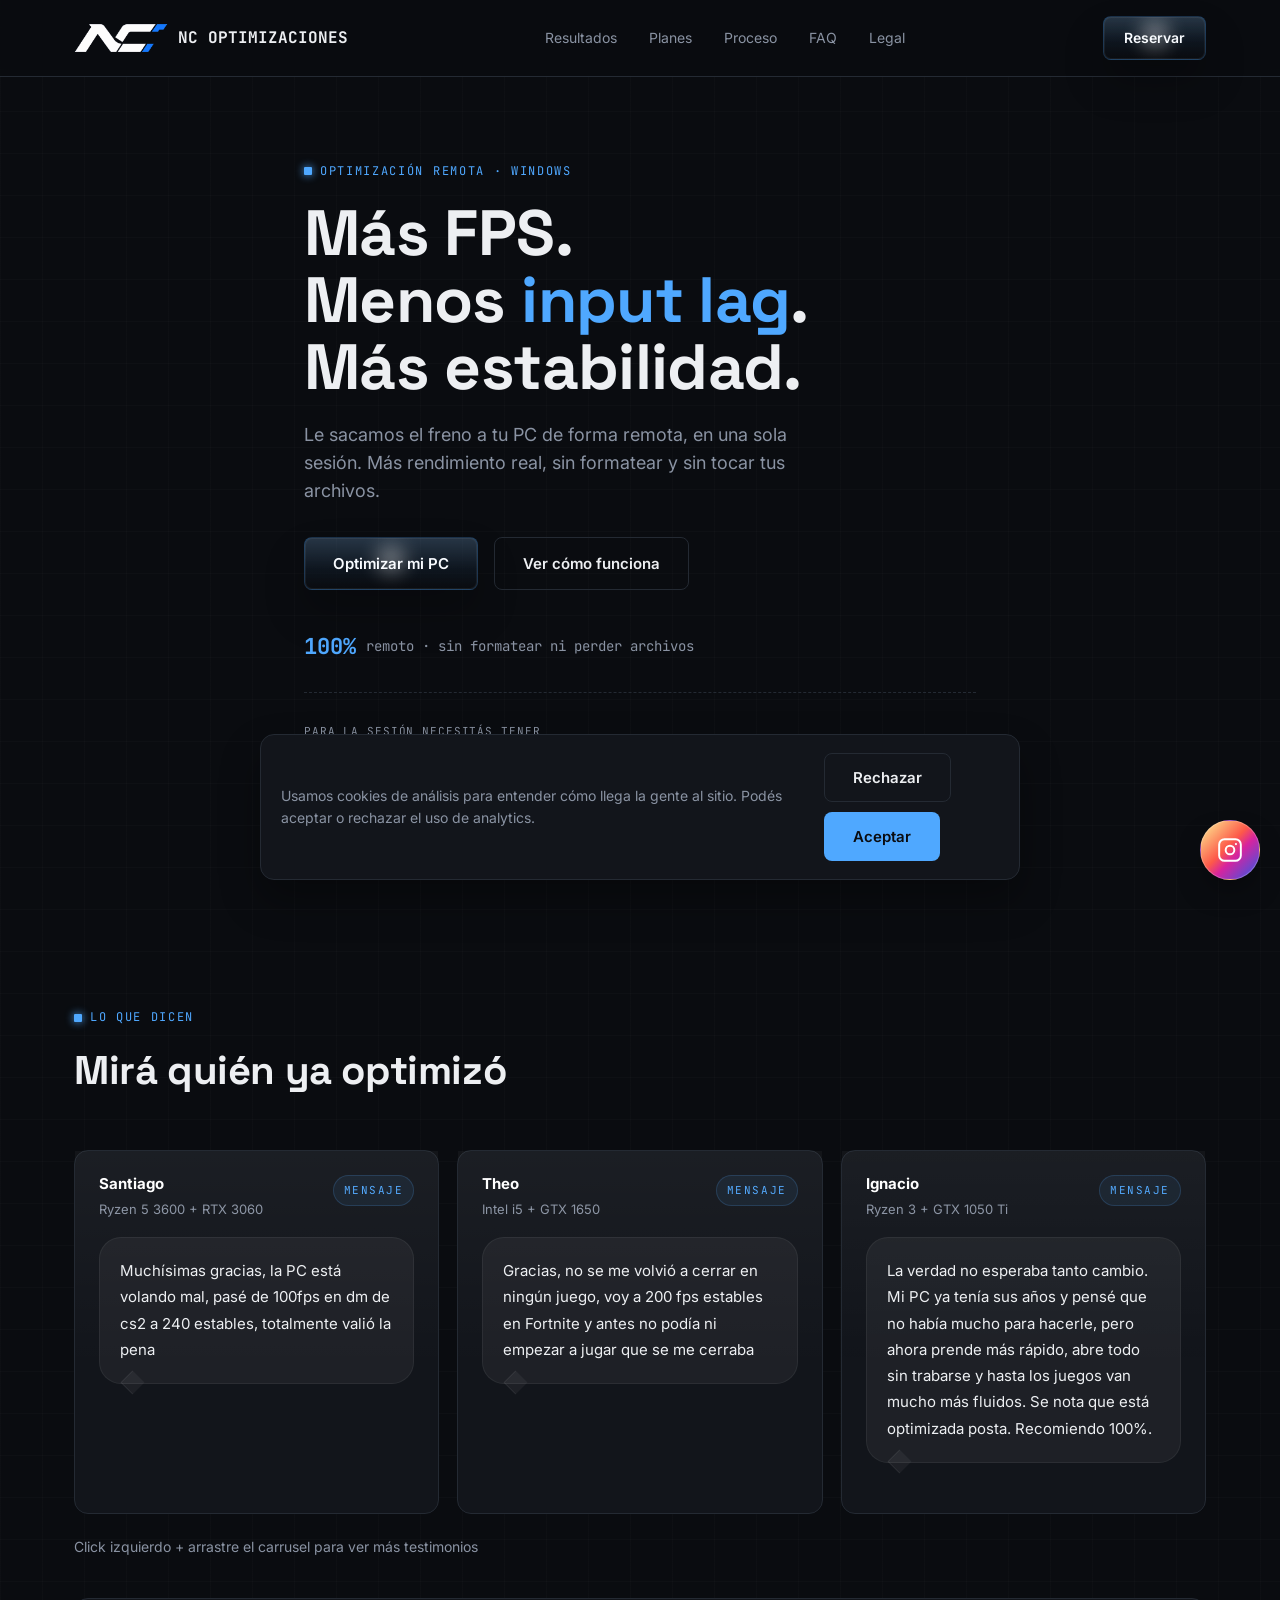
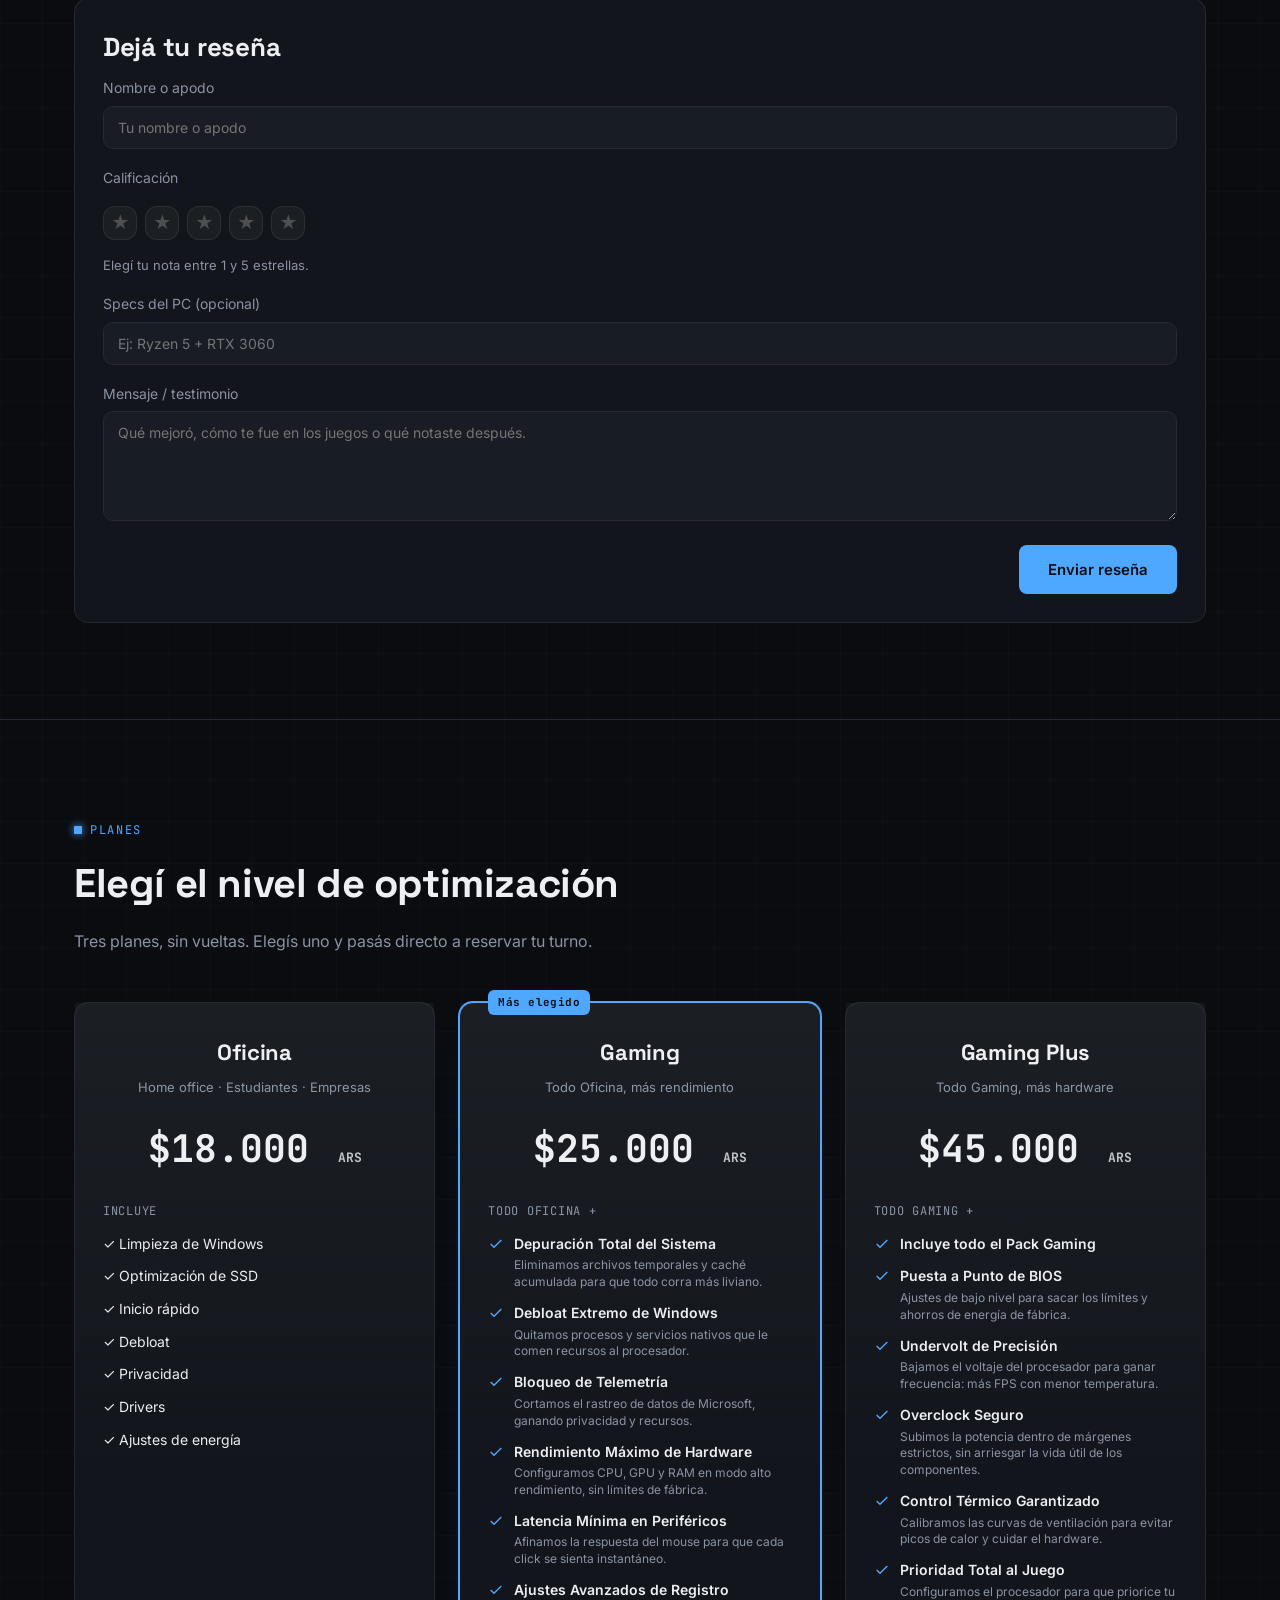
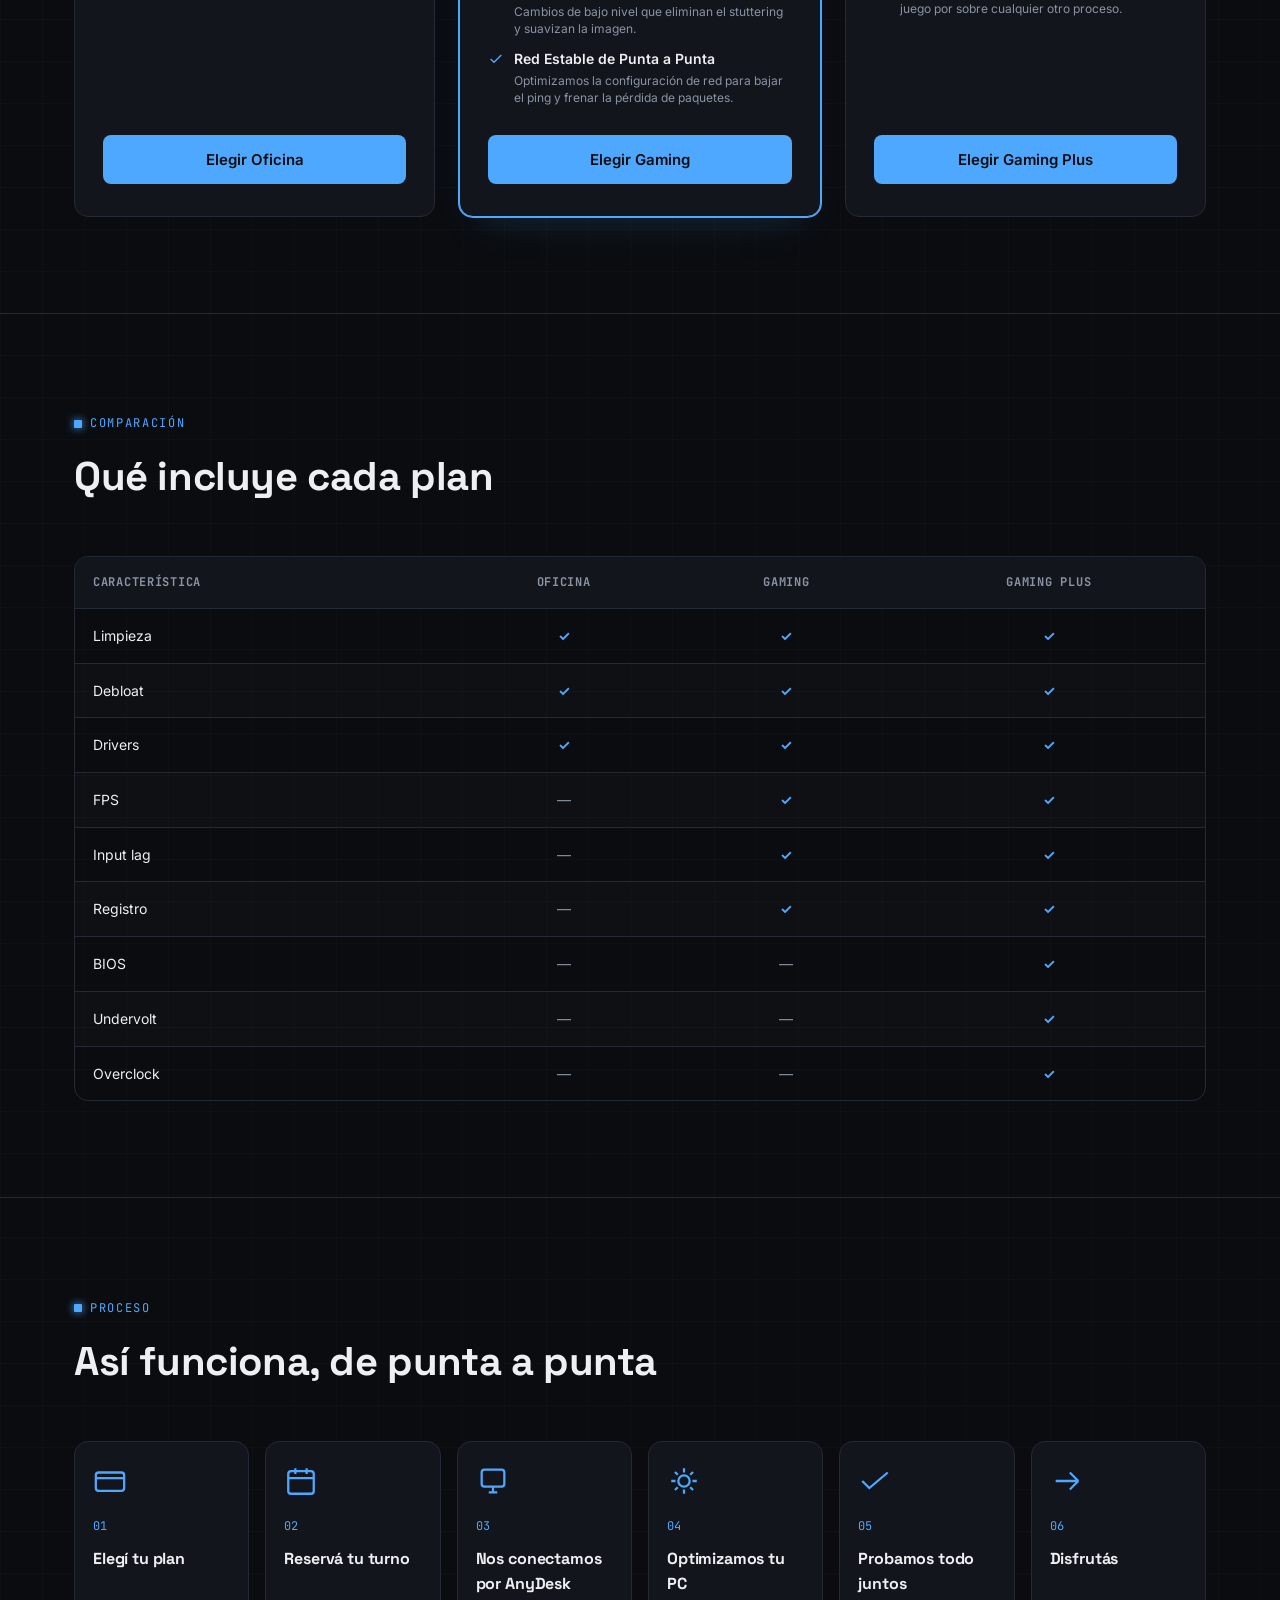
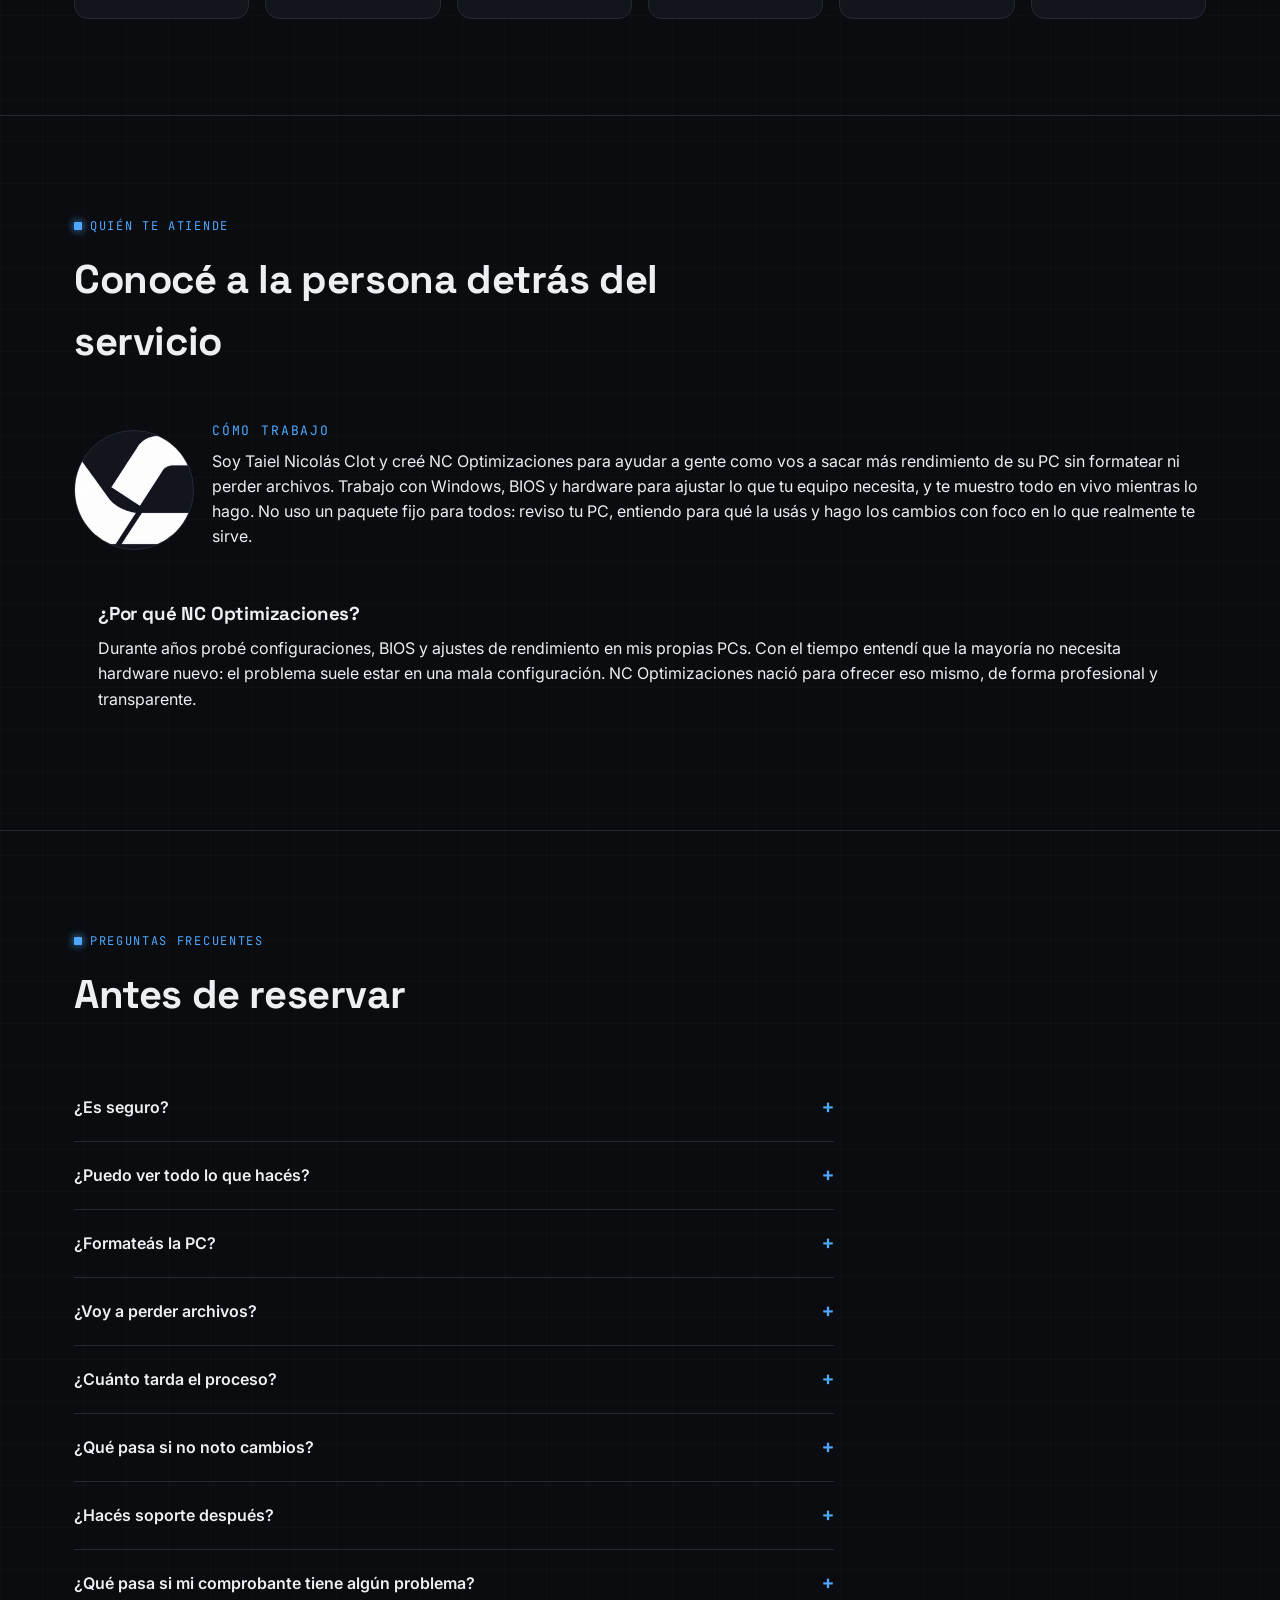
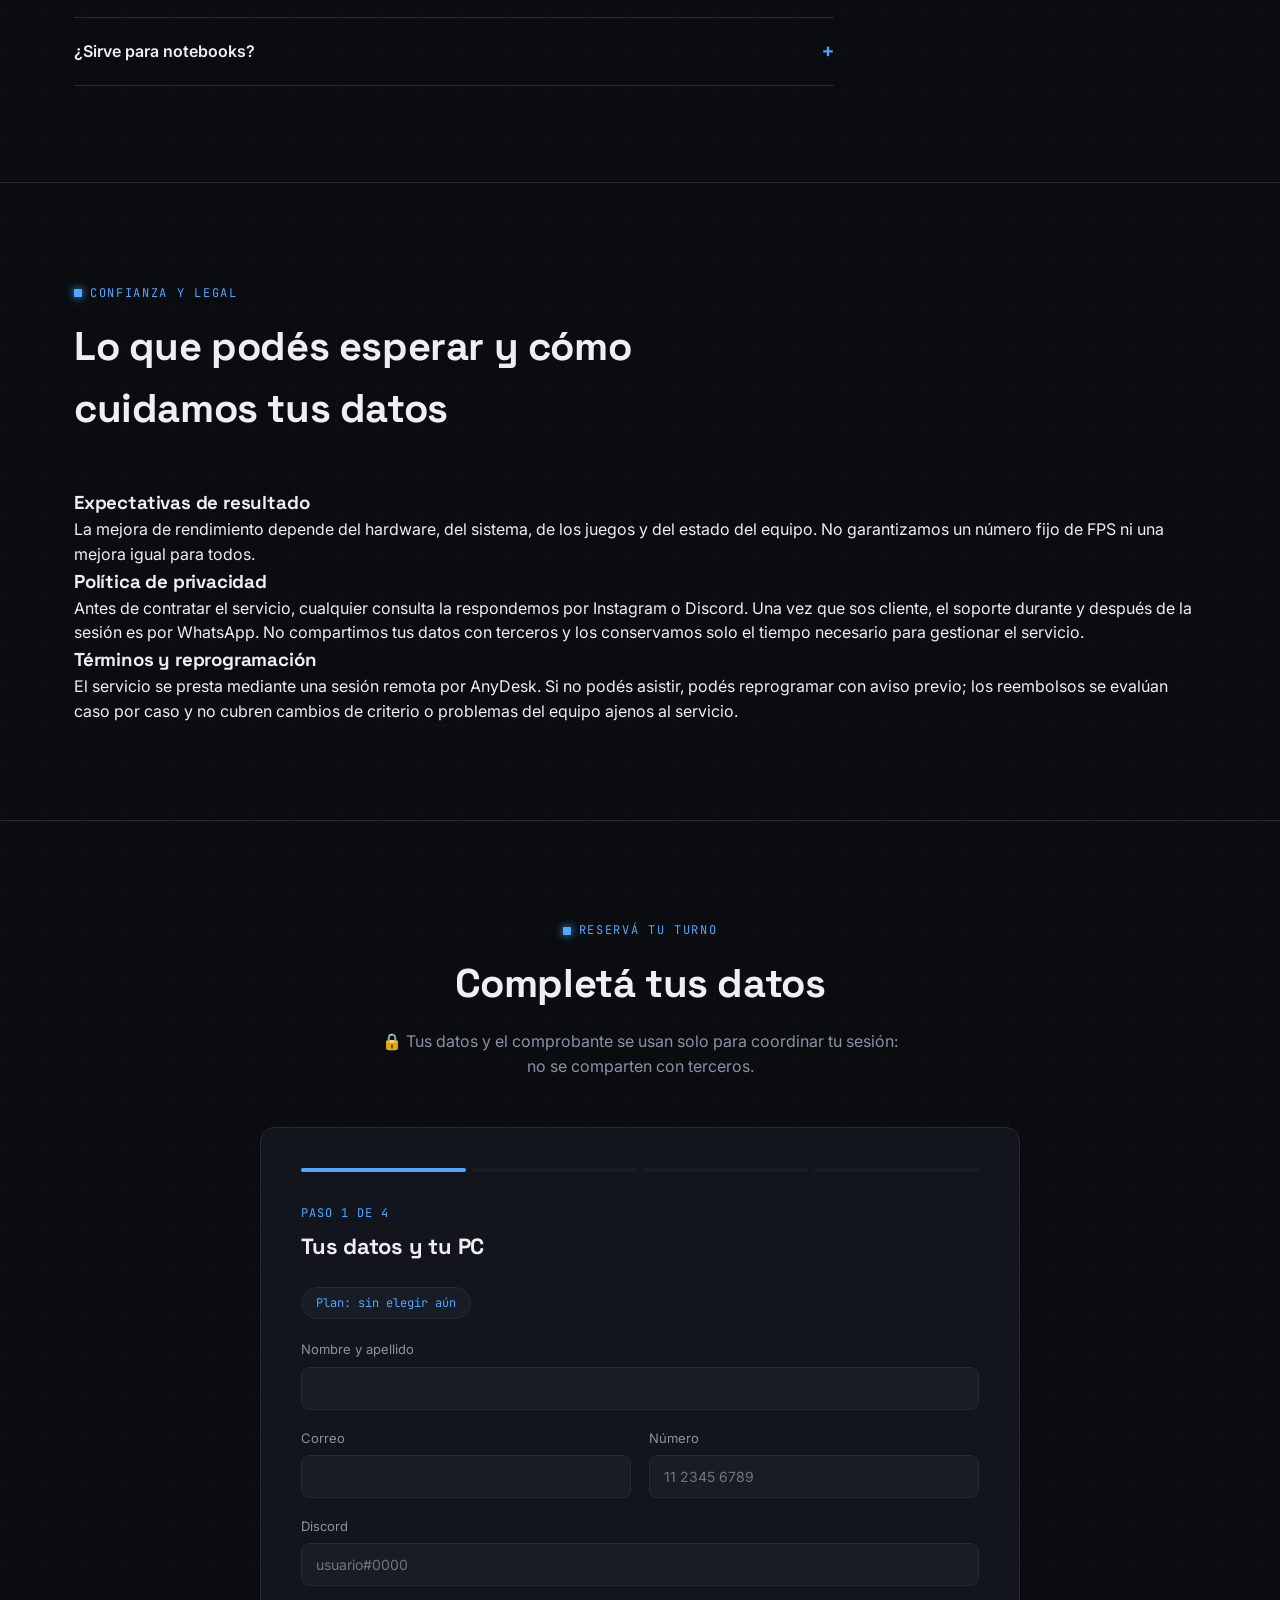
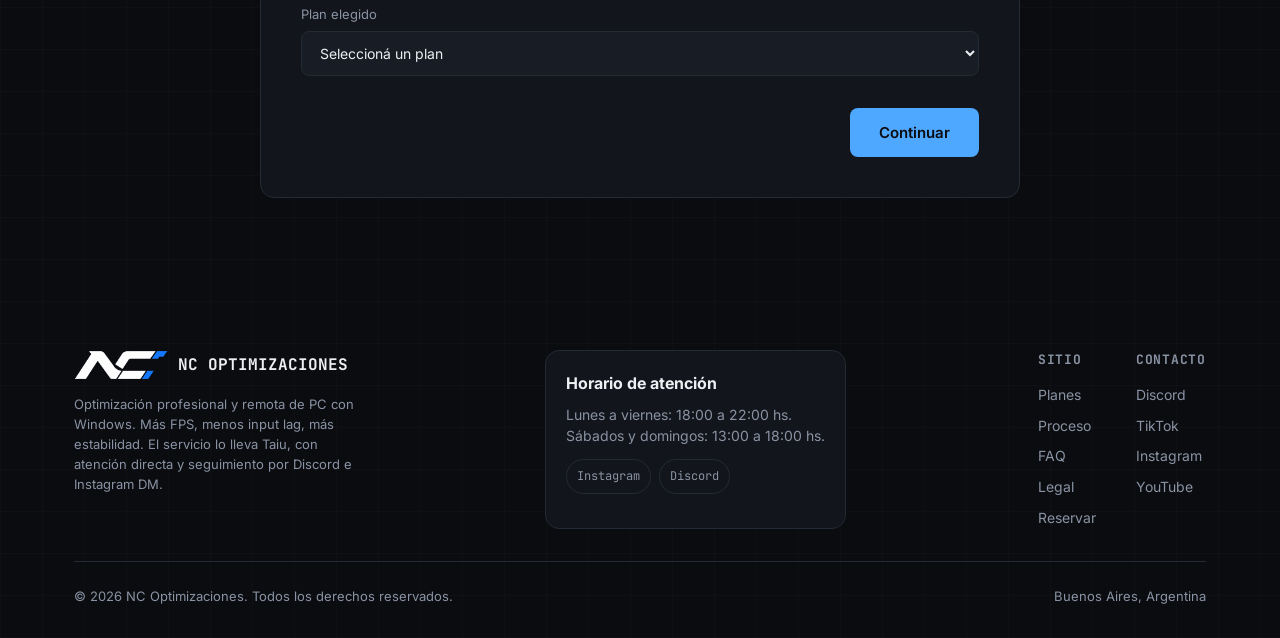
==== index.html @ 0cc7c769 "completo" ====
<!DOCTYPE html>
<html lang="es-AR">
<head>
<meta charset="UTF-8">
<meta name="viewport" content="width=device-width, initial-scale=1, viewport-fit=cover">
<title>NC Optimizaciones | Optimización Profesional de PC para Gaming en Windows</title>
<meta name="description" content="Optimizamos tu PC Windows a distancia por AnyDesk: más FPS, menos input lag y más estabilidad. Sin formatear, sin perder archivos.">
<meta name="keywords" content="optimizar pc gamer, mas fps, reducir input lag, optimizacion windows, optimizar pc para juegos, anydesk optimizacion, debloat windows, overclock, undervolt">
<meta name="robots" content="index, follow">
<meta name="theme-color" content="#0A0C10">
<meta name="apple-mobile-web-app-capable" content="yes">
<meta name="apple-mobile-web-app-status-bar-style" content="black-translucent">
<link rel="canonical" href="https://www.ncoptimizaciones.com/">
<link rel="manifest" href="manifest.json">

<!-- Open Graph -->
<meta property="og:type" content="website">
<meta property="og:locale" content="es_AR">
<meta property="og:site_name" content="NC Optimizaciones">
<meta property="og:title" content="NC Optimizaciones | Más FPS. Menos Input Lag. Más estabilidad.">
<meta property="og:description" content="Optimización profesional de PC para gaming, 100% remota por AnyDesk.">
<meta property="og:url" content="https://www.ncoptimizaciones.com/">
<meta property="og:image" content="https://www.ncoptimizaciones.com/og-image.jpg">

<!-- Twitter -->
<meta name="twitter:card" content="summary_large_image">
<meta name="twitter:title" content="NC Optimizaciones | Más FPS. Menos Input Lag. Más estabilidad.">
<meta name="twitter:description" content="Optimización profesional de PC para gaming, 100% remota por AnyDesk.">

<link rel="icon" type="image/svg+xml" href="assets/favicon.svg">
<link rel="icon" type="image/png" sizes="32x32" href="assets/favicon-32.png">
<link rel="icon" type="image/png" sizes="192x192" href="assets/favicon-192.png">
<link rel="icon" type="image/png" sizes="512x512" href="assets/favicon-512.png">
<link rel="apple-touch-icon" href="assets/favicon-180.png">

<link rel="preconnect" href="https://fonts.googleapis.com">
<link rel="preconnect" href="https://fonts.gstatic.com" crossorigin>
<link href="https://fonts.googleapis.com/css2?family=Space+Grotesk:wght@500;600;700&family=Inter:wght@400;500;600;700&family=JetBrains+Mono:wght@400;500;700&display=swap" rel="stylesheet">

<script type="application/ld+json">
{
  "@context": "https://schema.org",
  "@type": "Service",
  "serviceType": "Optimización de PC para gaming",
  "provider": {
    "@type": "LocalBusiness",
    "name": "NC Optimizaciones",
    "areaServed": "AR",
    "offers": [
      {
        "@type": "Offer",
        "name": "Oficina",
        "priceCurrency": "ARS",
        "price": 18000
      },
      {
        "@type": "Offer",
        "name": "Gaming",
        "priceCurrency": "ARS",
        "price": 25000
      },
      {
        "@type": "Offer",
        "name": "Gaming Plus",
        "priceCurrency": "ARS",
        "price": 45000
      }
    ]
  },
  "areaServed": {
    "@type": "Country",
    "name": "Argentina"
  },
  "description": "Optimización profesional y remota de PC con Windows para mejorar FPS, reducir input lag y ganar estabilidad, sin formatear ni perder archivos."
}
</script>
<script type="application/ld+json">
{
  "@context": "https://schema.org",
  "@type": "FAQPage",
  "mainEntity": [
    {"@type":"Question","name":"¿Es seguro?","acceptedAnswer":{"@type":"Answer","text":"Sí. Es un proceso que vengo aplicando hace años sin ningún tipo de riesgo para tu PC. Además trabajamos por AnyDesk con permisos que vos controlás en todo momento y podés cortar la conexión cuando quieras."}},
    {"@type":"Question","name":"¿Puedo ver todo lo que hacés?","acceptedAnswer":{"@type":"Answer","text":"Sí, la sesión es 100% visible para vos de principio a fin, nada se hace a escondidas."}},
    {"@type":"Question","name":"¿Formateás la PC?","acceptedAnswer":{"@type":"Answer","text":"No, trabajamos sobre tu Windows actual sin borrar el sistema operativo."}},
    {"@type":"Question","name":"¿Voy a perder archivos?","acceptedAnswer":{"@type":"Answer","text":"No. No tocamos documentos, fotos ni proyectos, y creamos un punto de restauración antes de empezar."}},
    {"@type":"Question","name":"¿Cuánto tarda el proceso?","acceptedAnswer":{"@type":"Answer","text":"Depende del plan: Oficina entre 15 y 20 minutos, Gaming entre 15 y 30 minutos, y Gaming Plus entre 30 y 45 minutos."}},
    {"@type":"Question","name":"¿Qué pasa si no noto cambios?","acceptedAnswer":{"@type":"Answer","text":"Medimos benchmarks antes y después en la misma sesión, así ves los números en vivo, y lo revisamos juntos antes de cerrar."}},
    {"@type":"Question","name":"¿Hacés soporte después?","acceptedAnswer":{"@type":"Answer","text":"Sí, tenés soporte por WhatsApp o Discord si algo no anda como esperabas."}},
    {"@type":"Question","name":"¿Qué pasa si mi comprobante tiene algún problema?","acceptedAnswer":{"@type":"Answer","text":"Si el comprobante tiene algún detalle, podés contactarme por Instagram o Discord con una captura y una breve explicación. Revisamos el caso y te digo cómo seguir."}},
    {"@type":"Question","name":"¿Sirve para notebooks?","acceptedAnswer":{"@type":"Answer","text":"Sí, aunque en notebooks el margen de mejora puede ser menor por límites térmicos y de hardware."}}
  ]
}
</script>

<link rel="stylesheet" href="styles.css">
</head>
<body>

<div id="cookieBanner" class="cookie-banner" role="dialog" aria-live="polite" aria-label="Banner de consentimiento de cookies">
  <p>Usamos cookies de análisis para entender cómo llega la gente al sitio. Podés aceptar o rechazar el uso de analytics.</p>
  <div class="cookie-actions">
    <button type="button" class="btn btn-ghost" id="cookieReject">Rechazar</button>
    <button type="button" class="btn btn-primary" id="cookieAccept">Aceptar</button>
  </div>
</div>

<header>
  <div class="wrap nav">
    <a href="#inicio" class="logo"><img class="logo-mark-img" src="assets/logo.png" alt="NC Optimizaciones" width="625" height="200"> NC OPTIMIZACIONES</a>
    <nav class="nav-links" aria-label="Navegación principal">
      <a href="#resultados">Resultados</a>
      <a href="#planes">Planes</a>
      <a href="#proceso">Proceso</a>
      <a href="#faq">FAQ</a>
      <a href="#legal">Legal</a>
    </nav>
    <div class="nav-cta">
      <a href="#formulario" class="btn btn-specular" style="padding:10px 20px;font-size:14px;">Reservar</a>
    </div>
  </div>
</header>

<main id="inicio">

  <!-- HERO -->
  <section class="hero">
    <div class="wrap hero-grid hero-grid-solo">
      <div>
        <span class="eyebrow">Optimización remota · Windows</span>
        <h1>Más FPS.<br>Menos <span class="hl">input lag</span>.<br>Más estabilidad.</h1>
        <p class="lead">Le sacamos el freno a tu PC de forma remota, en una sola sesión. Más rendimiento real, sin formatear y sin tocar tus archivos.</p>
        <div class="hero-actions">
          <a href="#planes" class="btn btn-specular">Optimizar mi PC</a>
          <a href="#proceso" class="btn btn-ghost">Ver cómo funciona</a>
        </div>
        <!-- Turnos disponibles hoy: se completa con JS reusando fetchBookedFromSheet, oculto hasta tener el dato -->
        <span class="turnos-badge" data-turnos-hoy style="display:none;"></span>
        <!-- Contador de PCs optimizadas: opcional. Solo se muestra si PCS_OPTIMIZADAS (más abajo, en el script) es un número real y verificable mayor a 0 -->
        <div class="hero-counter" id="pcsOptimizadas" style="display:none;"><span class="hero-counter-number" data-count-to="0" data-start="0">0</span> PCs optimizadas</div>
        <div class="hero-stat"><b>100%</b> remoto · sin formatear ni perder archivos</div>
        <div class="hero-reqs">
          <span class="hero-reqs-label">Para la sesión necesitás tener</span>
          <div class="hero-reqs-list">
            <span><svg width="14" height="14" viewBox="0 0 24 24" fill="none" stroke="currentColor" stroke-width="2"><path d="M20 6L9 17l-5-5"/></svg> AnyDesk instalado en la PC</span>
            <span><svg width="14" height="14" viewBox="0 0 24 24" fill="none" stroke="currentColor" stroke-width="2"><path d="M20 6L9 17l-5-5"/></svg> Discord instalado en el celular y la PC</span>
            <span><svg width="14" height="14" viewBox="0 0 24 24" fill="none" stroke="currentColor" stroke-width="2"><path d="M20 6L9 17l-5-5"/></svg> Instagram DM listo para escribir</span>
          </div>
        </div>
      </div>
    </div>
  </section>

  <!-- RESULTADOS -->
  <section class="section" id="resultados" style="display:none;">
    <div class="wrap">
      <div class="section-head">
        <span class="eyebrow">La prueba</span>
        <h2>Resultados, no promesas</h2>
        <p>Medimos tu PC antes de tocar nada y volvemos a medir al terminar. Los números quedan a la vista, en vivo, durante la sesión.</p>
      </div>
      <div class="results-grid results-grid-solo">
        <div class="video-frame" id="videoFrame" style="display:none;">
          <!-- TODO: reemplazar el src de <source> por el video vertical (9:16) real, corto y en loop, sin audio necesario (autoplay va muted). Si preferís usar el embed oficial de TikTok en su lugar, reemplazá este <video> por el <blockquote class="tiktok-embed"> que genera TikTok y sumá su script embed.js. -->
          <video id="resultadosVideo" class="results-video" autoplay muted loop playsinline aria-label="Antes y después de una optimización de PC" onerror="mostrarFallbackVideo(this)">
            <source src="video-resultados.mp4" type="video/mp4">
          </video>
          <div class="video-fallback" id="videoFallback">
            <a class="play" aria-label="Ver en TikTok" href="https://www.tiktok.com/@nicooptimizaciones" target="_blank" rel="noopener">
              <svg width="22" height="22" viewBox="0 0 24 24" fill="currentColor"><path d="M8 5v14l11-7z"/></svg>
            </a>
          </div>
          <span class="hint">¿Querés ver más? Seguime en <a href="https://www.tiktok.com/@nicooptimizaciones" target="_blank" rel="noopener">TikTok</a> →</span>
        </div>
      </div>
    </div>
  </section>

  <!-- TESTIMONIOS -->
  <section class="section" id="testimonios">
    <div class="wrap">
      <div class="section-head">
        <span class="eyebrow">Lo que dicen</span>
        <h2>Mirá quién ya optimizó</h2>
      </div>

      <div class="testimonial-carousel" aria-label="Carrusel de testimonios de clientes">
        <div class="carousel-track-wrap">
          <div class="carousel-track">
            <article class="testimonial-card spotlight-card" data-testimonial-real="true" data-spotlight-color="rgba(79, 168, 255, 0.18)">
              <div class="testimonial-header">
                <div>
                  <strong class="testimonial-name">Santiago</strong>
                  <p class="testimonial-pc">Ryzen 5 3600 + RTX 3060</p>
                </div>
                <span class="testimonial-badge">Mensaje</span>
              </div>
              <div class="testimonial-message">
                <p>Muchísimas gracias, la PC está volando mal, pasé de 100fps en dm de cs2 a 240 estables, totalmente valió la pena</p>
              </div>
            </article>
            <article class="testimonial-card spotlight-card" data-testimonial-real="true" data-spotlight-color="rgba(79, 168, 255, 0.18)">
              <div class="testimonial-header">
                <div>
                  <strong class="testimonial-name">Theo</strong>
                  <p class="testimonial-pc">Intel i5 + GTX 1650</p>
                </div>
                <span class="testimonial-badge">Mensaje</span>
              </div>
              <div class="testimonial-message">
                <p>Gracias, no se me volvió a cerrar en ningún juego, voy a 200 fps estables en Fortnite y antes no podía ni empezar a jugar que se me cerraba</p>
              </div>
            </article>
            <article class="testimonial-card spotlight-card" data-testimonial-real="true" data-spotlight-color="rgba(79, 168, 255, 0.18)">
              <div class="testimonial-header">
                <div>
                  <strong class="testimonial-name">Ignacio</strong>
                  <p class="testimonial-pc">Ryzen 3 + GTX 1050 Ti</p>
                </div>
                <span class="testimonial-badge">Mensaje</span>
              </div>
              <div class="testimonial-message">
                <p>La verdad no esperaba tanto cambio. Mi PC ya tenía sus años y pensé que no había mucho para hacerle, pero ahora prende más rápido, abre todo sin trabarse y hasta los juegos van mucho más fluidos. Se nota que está optimizada posta. Recomiendo 100%.</p>
              </div>
            </article>
            <article class="testimonial-card spotlight-card" data-testimonial-real="true" data-spotlight-color="rgba(79, 168, 255, 0.18)">
              <div class="testimonial-header">
                <div>
                  <strong class="testimonial-name">Solange</strong>
                  <p class="testimonial-pc">Office en el negocio</p>
                </div>
                <span class="testimonial-badge">Mensaje</span>
              </div>
              <div class="testimonial-message">
                <p>Gracias sobrino por la optimización. Ahora la compu me anda perfecto con todo el sistema Office. Antes, en el negocio, para abrir excel teníamos que esperar como 10 minutos para que cargara y cualquier cosa que hacíamos se trababa. Ahora abre enseguida, puedo trabajar sin renegar.</p>
              </div>
            </article>
          </div>
        </div>
        <p class="carousel-hint">Click izquierdo + arrastre el carrusel para ver más testimonios</p>
      </div>

      <div class="review-form-panel">
        <h3>Dejá tu reseña</h3>
        <form id="review-form" novalidate>
          <div style="position:absolute;left:-9999px;top:-9999px;" aria-hidden="true">
            <label for="reviewWeb">No completar este campo</label>
            <input type="text" id="reviewWeb" name="reviewWeb" tabindex="-1" autocomplete="off">
          </div>
          <div class="field-grid review-fields">
            <div class="field full"><label for="reviewName">Nombre o apodo</label><input id="reviewName" name="reviewName" autocomplete="name" required placeholder="Tu nombre o apodo"></div>
            <div class="field full">
              <label class="field-label">Calificación</label>
              <div class="rating-stars" role="radiogroup" aria-label="Calificación de 1 a 5 estrellas">
                <label class="star full" data-value="1">
                  <input type="radio" name="reviewRating" value="1" required aria-label="1 estrella">
                </label>
                <label class="star full" data-value="2">
                  <input type="radio" name="reviewRating" value="2" aria-label="2 estrellas">
                </label>
                <label class="star full" data-value="3">
                  <input type="radio" name="reviewRating" value="3" aria-label="3 estrellas">
                </label>
                <label class="star full" data-value="4">
                  <input type="radio" name="reviewRating" value="4" aria-label="4 estrellas">
                </label>
                <label class="star full" data-value="5">
                  <input type="radio" name="reviewRating" value="5" aria-label="5 estrellas">
                </label>
              </div>
              <p class="rating-help">Elegí tu nota entre 1 y 5 estrellas.</p>
            </div>
            <div class="field full"><label for="reviewPC">Specs del PC (opcional)</label><input id="reviewPC" name="reviewPC" placeholder="Ej: Ryzen 5 + RTX 3060"></div>
            <div class="field full"><label for="reviewMessage">Mensaje / testimonio</label><textarea id="reviewMessage" name="reviewMessage" rows="4" required placeholder="Qué mejoró, cómo te fue en los juegos o qué notaste después."></textarea></div>
          </div>
          <div class="error-msg" id="reviewError" aria-live="polite">Completá los campos obligatorios para enviar la reseña.</div>
          <div class="form-nav" style="justify-content:flex-end;">
            <button type="button" class="btn btn-primary" id="btnSubmitReview" onclick="submitReview()">Enviar reseña</button>
          </div>
          <p class="privacy-note" id="reviewSuccess" style="display:none;color:var(--accent);">¡Gracias! Tu reseña fue enviada y queda pendiente de revisión.</p>
        </form>
      </div>
    </div>
  </section>

  <!-- PLANES -->
  <section class="section" id="planes">
    <div class="wrap">
      <div class="section-head">
        <span class="eyebrow">Planes</span>
        <h2>Elegí el nivel de optimización</h2>
        <p>Tres planes, sin vueltas. Elegís uno y pasás directo a reservar tu turno.</p>
      </div>
      <div class="plans">

        <div class="plan spotlight-card" data-plan="Oficina" data-price="18000" data-spotlight-color="rgba(79, 168, 255, 0.12)">
          <h3>Oficina</h3>
          <p class="for">Home office · Estudiantes · Empresas</p>
          <div class="price">$18.000 <span class="price-currency">ARS</span></div>
          <div class="plan-includes">Incluye</div>
          <ul>
            <li>✓ Limpieza de Windows</li>
            <li>✓ Optimización de SSD</li>
            <li>✓ Inicio rápido</li>
            <li>✓ Debloat</li>
            <li>✓ Privacidad</li>
            <li>✓ Drivers</li>
            <li>✓ Ajustes de energía</li>
          </ul>
          <button class="btn btn-primary btn-block" onclick="selectPlan('Oficina')">Elegir Oficina</button>
        </div>

        <div class="plan featured spotlight-card" data-plan="Gaming" data-price="25000" data-spotlight-color="rgba(79, 168, 255, 0.18)">
          <span class="plan-tag">Más elegido</span>
          <h3>Gaming</h3>
          <p class="for">Todo Oficina, más rendimiento</p>
          <div class="price">$25.000 <span class="price-currency">ARS</span></div>
          <div class="plan-includes">Todo Oficina +</div>
          <ul>
            <li><svg width="16" height="16" viewBox="0 0 24 24" fill="none" stroke="currentColor" stroke-width="2"><path d="M20 6L9 17l-5-5"/></svg><span><strong>Depuración Total del Sistema</strong><br><small>Eliminamos archivos temporales y caché acumulada para que todo corra más liviano.</small></span></li>
            <li><svg width="16" height="16" viewBox="0 0 24 24" fill="none" stroke="currentColor" stroke-width="2"><path d="M20 6L9 17l-5-5"/></svg><span><strong>Debloat Extremo de Windows</strong><br><small>Quitamos procesos y servicios nativos que le comen recursos al procesador.</small></span></li>
            <li><svg width="16" height="16" viewBox="0 0 24 24" fill="none" stroke="currentColor" stroke-width="2"><path d="M20 6L9 17l-5-5"/></svg><span><strong>Bloqueo de Telemetría</strong><br><small>Cortamos el rastreo de datos de Microsoft, ganando privacidad y recursos.</small></span></li>
            <li><svg width="16" height="16" viewBox="0 0 24 24" fill="none" stroke="currentColor" stroke-width="2"><path d="M20 6L9 17l-5-5"/></svg><span><strong>Rendimiento Máximo de Hardware</strong><br><small>Configuramos CPU, GPU y RAM en modo alto rendimiento, sin límites de fábrica.</small></span></li>
            <li><svg width="16" height="16" viewBox="0 0 24 24" fill="none" stroke="currentColor" stroke-width="2"><path d="M20 6L9 17l-5-5"/></svg><span><strong>Latencia Mínima en Periféricos</strong><br><small>Afinamos la respuesta del mouse para que cada click se sienta instantáneo.</small></span></li>
            <li><svg width="16" height="16" viewBox="0 0 24 24" fill="none" stroke="currentColor" stroke-width="2"><path d="M20 6L9 17l-5-5"/></svg><span><strong>Ajustes Avanzados de Registro</strong><br><small>Cambios de bajo nivel que eliminan el stuttering y suavizan la imagen.</small></span></li>
            <li><svg width="16" height="16" viewBox="0 0 24 24" fill="none" stroke="currentColor" stroke-width="2"><path d="M20 6L9 17l-5-5"/></svg><span><strong>Red Estable de Punta a Punta</strong><br><small>Optimizamos la configuración de red para bajar el ping y frenar la pérdida de paquetes.</small></span></li>
          </ul>
          <button class="btn btn-primary btn-block" onclick="selectPlan('Gaming')">Elegir Gaming</button>
        </div>

        <div class="plan spotlight-card" data-plan="Gaming Plus" data-price="45000" data-spotlight-color="rgba(79, 168, 255, 0.12)">
          <h3>Gaming Plus</h3>
          <p class="for">Todo Gaming, más hardware</p>
          <div class="price">$45.000 <span class="price-currency">ARS</span></div>
          <div class="plan-includes">Todo Gaming +</div>
          <ul>
            <li><svg width="16" height="16" viewBox="0 0 24 24" fill="none" stroke="currentColor" stroke-width="2"><path d="M20 6L9 17l-5-5"/></svg><span><strong>Incluye todo el Pack Gaming</strong></span></li>
            <li><svg width="16" height="16" viewBox="0 0 24 24" fill="none" stroke="currentColor" stroke-width="2"><path d="M20 6L9 17l-5-5"/></svg><span><strong>Puesta a Punto de BIOS</strong><br><small>Ajustes de bajo nivel para sacar los límites y ahorros de energía de fábrica.</small></span></li>
            <li><svg width="16" height="16" viewBox="0 0 24 24" fill="none" stroke="currentColor" stroke-width="2"><path d="M20 6L9 17l-5-5"/></svg><span><strong>Undervolt de Precisión</strong><br><small>Bajamos el voltaje del procesador para ganar frecuencia: más FPS con menor temperatura.</small></span></li>
            <li><svg width="16" height="16" viewBox="0 0 24 24" fill="none" stroke="currentColor" stroke-width="2"><path d="M20 6L9 17l-5-5"/></svg><span><strong>Overclock Seguro</strong><br><small>Subimos la potencia dentro de márgenes estrictos, sin arriesgar la vida útil de los componentes.</small></span></li>
            <li><svg width="16" height="16" viewBox="0 0 24 24" fill="none" stroke="currentColor" stroke-width="2"><path d="M20 6L9 17l-5-5"/></svg><span><strong>Control Térmico Garantizado</strong><br><small>Calibramos las curvas de ventilación para evitar picos de calor y cuidar el hardware.</small></span></li>
            <li><svg width="16" height="16" viewBox="0 0 24 24" fill="none" stroke="currentColor" stroke-width="2"><path d="M20 6L9 17l-5-5"/></svg><span><strong>Prioridad Total al Juego</strong><br><small>Configuramos el procesador para que priorice tu juego por sobre cualquier otro proceso.</small></span></li>
          </ul>
          <button class="btn btn-primary btn-block" onclick="selectPlan('Gaming Plus')">Elegir Gaming Plus</button>
        </div>

      </div>
    </div>
  </section>

  <!-- COMPARACION -->
  <section class="section">
    <div class="wrap">
      <div class="section-head">
        <span class="eyebrow">Comparación</span>
        <h2>Qué incluye cada plan</h2>
      </div>
      <div class="table-wrap">
        <table>
          <thead>
            <tr><th>Característica</th><th>Oficina</th><th>Gaming</th><th>Gaming Plus</th></tr>
          </thead>
          <tbody>
            <tr><td>Limpieza</td><td class="yes">✓</td><td class="yes">✓</td><td class="yes">✓</td></tr>
            <tr><td>Debloat</td><td class="yes">✓</td><td class="yes">✓</td><td class="yes">✓</td></tr>
            <tr><td>Drivers</td><td class="yes">✓</td><td class="yes">✓</td><td class="yes">✓</td></tr>
            <tr><td>FPS</td><td class="no">—</td><td class="yes">✓</td><td class="yes">✓</td></tr>
            <tr><td>Input lag</td><td class="no">—</td><td class="yes">✓</td><td class="yes">✓</td></tr>
            <tr><td>Registro</td><td class="no">—</td><td class="yes">✓</td><td class="yes">✓</td></tr>
            <tr><td>BIOS</td><td class="no">—</td><td class="no">—</td><td class="yes">✓</td></tr>
            <tr><td>Undervolt</td><td class="no">—</td><td class="no">—</td><td class="yes">✓</td></tr>
            <tr><td>Overclock</td><td class="no">—</td><td class="no">—</td><td class="yes">✓</td></tr>
          </tbody>
        </table>
      </div>
    </div>
  </section>

  <!-- PROCESO -->
  <section class="section" id="proceso">
    <div class="wrap">
      <div class="section-head">
        <span class="eyebrow">Proceso</span>
        <h2>Así funciona, de punta a punta</h2>
      </div>
      <div class="process">
        <div class="step">
          <svg class="step-icon" viewBox="0 0 24 24" fill="none" stroke="currentColor" stroke-width="1.6"><rect x="2" y="6" width="20" height="13" rx="2"/><path d="M2 10h20"/></svg>
          <span class="num">01</span>
          <h3>Elegí tu plan</h3>
        </div>
        <div class="step">
          <svg class="step-icon" viewBox="0 0 24 24" fill="none" stroke="currentColor" stroke-width="1.6"><rect x="3" y="5" width="18" height="16" rx="2"/><path d="M8 3v4M16 3v4M3 10h18"/></svg>
          <span class="num">02</span>
          <h3>Reservá tu turno</h3>
        </div>
        <div class="step">
          <svg class="step-icon" viewBox="0 0 24 24" fill="none" stroke="currentColor" stroke-width="1.6"><rect x="4" y="4" width="16" height="12" rx="2"/><path d="M9 20h6M12 16v4"/></svg>
          <span class="num">03</span>
          <h3>Nos conectamos por AnyDesk</h3>
        </div>
        <div class="step">
          <svg class="step-icon" viewBox="0 0 24 24" fill="none" stroke="currentColor" stroke-width="1.6"><path d="M12 3v3M12 18v3M3 12h3M18 12h3M5.6 5.6l2 2M16.4 16.4l2 2M5.6 18.4l2-2M16.4 7.6l2-2"/><circle cx="12" cy="12" r="4"/></svg>
          <span class="num">04</span>
          <h3>Optimizamos tu PC</h3>
        </div>
        <div class="step">
          <svg class="step-icon" viewBox="0 0 24 24" fill="none" stroke="currentColor" stroke-width="1.6"><path d="M3 12l5 5L21 6"/></svg>
          <span class="num">05</span>
          <h3>Probamos todo juntos</h3>
        </div>
        <div class="step">
          <svg class="step-icon" viewBox="0 0 24 24" fill="none" stroke="currentColor" stroke-width="1.6"><path d="M20 12l-6-6M20 12l-6 6M20 12H4"/></svg>
          <span class="num">06</span>
          <h3>Disfrutás</h3>
        </div>
      </div>
    </div>
  </section>

  <!-- QUIÉN TE ATIENDE -->
  <section class="section" id="quien-te-atiende">
    <div class="wrap">
      <div class="section-head">
        <span class="eyebrow">Quién te atiende</span>
        <h2>Conocé a la persona detrás del servicio</h2>
      </div>
      <div class="legal-grid" style="align-items:start;">
        <article class="legal-card" style="display:grid;gap:18px;align-items:center;grid-template-columns:minmax(90px,120px)1fr;">
          <img src="assets/logo.png" alt="Foto del responsable del servicio" class="avatar-round">
          <div>
            <p style="margin:0 0 8px 0;font-size:13px;color:var(--accent);font-family:var(--font-mono);text-transform:uppercase;letter-spacing:.14em;">Cómo trabajo</p>
            <p style="margin:0 0 10px 0;">Soy Taiel Nicolás Clot y creé NC Optimizaciones para ayudar a gente como vos a sacar más rendimiento de su PC sin formatear ni perder archivos. Trabajo con Windows, BIOS y hardware para ajustar lo que tu equipo necesita, y te muestro todo en vivo mientras lo hago. No uso un paquete fijo para todos: reviso tu PC, entiendo para qué la usás y hago los cambios con foco en lo que realmente te sirve.</p>
          </div>
        </article>
      </div>
      <article class="legal-card" style="margin-top:18px;padding:22px 24px;">
        <h3 style="margin-bottom:8px;">¿Por qué NC Optimizaciones?</h3>
        <p style="margin:0;line-height:1.6;">Durante años probé configuraciones, BIOS y ajustes de rendimiento en mis propias PCs. Con el tiempo entendí que la mayoría no necesita hardware nuevo: el problema suele estar en una mala configuración. NC Optimizaciones nació para ofrecer eso mismo, de forma profesional y transparente.</p>
      </article>
    </div>
  </section>

  <!-- FAQ -->
  <section class="section" id="faq">
    <div class="wrap">
      <div class="section-head">
        <span class="eyebrow">Preguntas frecuentes</span>
        <h2>Antes de reservar</h2>
      </div>
      <div class="faq-list">
        <details><summary>¿Es seguro?</summary><p>Sí. Es un proceso que vengo aplicando hace años y no representa ningún tipo de riesgo para tu PC. Trabajamos por AnyDesk con permisos que vos controlás en todo momento y podés cortar la conexión cuando quieras.</p></details>
        <details><summary>¿Puedo ver todo lo que hacés?</summary><p>Sí, la sesión es 100% visible para vos de principio a fin. Nada se hace a escondidas.</p></details>
        <details><summary>¿Formateás la PC?</summary><p>No. Trabajamos sobre tu Windows actual, sin borrar el sistema operativo.</p></details>
        <details><summary>¿Voy a perder archivos?</summary><p>No. No tocamos documentos, fotos ni proyectos. Antes de optimizar creamos un punto de restauración.</p></details>
        <details><summary>¿Cuánto tarda el proceso?</summary><p>Depende del plan: Oficina entre 15 y 20 minutos, Gaming entre 15 y 30 minutos, y Gaming Plus entre 30 y 45 minutos.</p></details>
        <details><summary>¿Qué pasa si no noto cambios?</summary><p>Medimos benchmarks antes y después en la misma sesión, así ves los números en vivo. Si algo no cierra, lo revisamos juntos antes de cerrar.</p></details>
        <details><summary>¿Hacés soporte después?</summary><p>Sí, tenés soporte por WhatsApp o Discord si algo no anda como esperabas.</p></details>
        <details><summary>¿Qué pasa si mi comprobante tiene algún problema?</summary><p>Si el comprobante tiene algún detalle, podés contactarme por Instagram o Discord con una captura y una breve explicación. Revisamos el caso y te digo cómo seguir.</p></details>
        <details><summary>¿Sirve para notebooks?</summary><p>Sí, aunque en notebooks el margen de mejora puede ser menor por límites térmicos y de hardware.</p></details>
      </div>
    </div>
  </section>

  <!-- LEGAL -->
  <section class="section" id="legal">
    <div class="wrap">
      <div class="section-head">
        <span class="eyebrow">Confianza y legal</span>
        <h2>Lo que podés esperar y cómo cuidamos tus datos</h2>
      </div>
      <div class="legal-grid">
        <article class="legal-card">
          <h3>Expectativas de resultado</h3>
          <p>La mejora de rendimiento depende del hardware, del sistema, de los juegos y del estado del equipo. No garantizamos un número fijo de FPS ni una mejora igual para todos.</p>
        </article>
        <article class="legal-card">
          <h3>Política de privacidad</h3>
          <p>Antes de contratar el servicio, cualquier consulta la respondemos por Instagram o Discord. Una vez que sos cliente, el soporte durante y después de la sesión es por WhatsApp. No compartimos tus datos con terceros y los conservamos solo el tiempo necesario para gestionar el servicio.</p>
        </article>
        <article class="legal-card">
          <h3>Términos y reprogramación</h3>
          <p>El servicio se presta mediante una sesión remota por AnyDesk. Si no podés asistir, podés reprogramar con aviso previo; los reembolsos se evalúan caso por caso y no cubren cambios de criterio o problemas del equipo ajenos al servicio.</p>
        </article>
      </div>
    </div>
  </section>

  <!-- FORMULARIO -->
  <section class="section" id="formulario" style="border-bottom:none;">
    <div class="wrap">
      <div class="section-head" style="margin-left:auto;margin-right:auto;text-align:center;">
        <span class="eyebrow" style="justify-content:center;">Reservá tu turno</span>
        <h2>Completá tus datos</h2>
        <p class="privacy-note">🔒 Tus datos y el comprobante se usan solo para coordinar tu sesión: no se comparten con terceros.</p>
      </div>

      <div class="form-panel">
        <div class="progress">
          <span class="active" data-step-bar="1"><i></i></span>
          <span data-step-bar="2"><i></i></span>
          <span data-step-bar="3"><i></i></span>
          <span data-step-bar="4"><i></i></span>
        </div>

        <form id="reserva-form" novalidate>

          <!-- Honeypot anti-spam: campo invisible para usuarios reales, tentador para bots que autocompletan formularios -->
          <div style="position:absolute;left:-9999px;top:-9999px;" aria-hidden="true">
            <label for="empresaWeb">No completar este campo</label>
            <input type="text" id="empresaWeb" name="empresaWeb" tabindex="-1" autocomplete="off">
          </div>

          <!-- STEP 1 -->
          <div class="form-step active" data-step="1">
            <div class="step-label">Paso 1 de 4</div>
            <h3 aria-live="polite">Tus datos y tu PC</h3>
            <div class="plan-chip" id="planChip">Plan: sin elegir aún</div>
            <div class="field-grid">
              <div class="field full"><label for="nombreCompleto">Nombre y apellido</label><input id="nombreCompleto" name="nombreCompleto" autocomplete="name" required></div>
              <div class="field"><label for="correo">Correo</label><input id="correo" type="email" name="correo" autocomplete="email" maxlength="254" required></div>
              <div class="field"><label for="whatsapp">Número</label><input id="whatsapp" type="tel" name="whatsapp" pattern="^[+0-9\s-]{8,15}$" maxlength="20" placeholder="11 2345 6789" autocomplete="tel" required></div>
              <div class="field full"><label for="discord">Discord</label><input id="discord" name="discord" placeholder="usuario#0000" autocomplete="off"></div>
              <div class="field full">
                <label for="plan">Plan elegido</label>
                <select id="plan" name="plan" required>
                  <option value="">Seleccioná un plan</option>
                  <option value="Oficina">Oficina — $18.000 ARS</option>
                  <option value="Gaming">Gaming — $25.000 ARS</option>
                  <option value="Gaming Plus">Gaming Plus — $45.000 ARS</option>
                </select>
              </div>
            </div>
            <div class="error-msg" data-error-for="1" aria-live="polite">Completá los campos obligatorios antes de continuar.</div>
            <div class="form-nav">
              <span></span>
              <button type="button" class="btn btn-primary" onclick="nextStep(1)">Continuar</button>
            </div>
          </div>

          <!-- STEP 2 -->
          <div class="form-step" data-step="2">
            <div class="step-label">Paso 2 de 4</div>
            <h3 aria-live="polite">Elegí fecha y horario</h3>
            <div class="field-grid">
              <div class="field full"><label for="fecha">Fecha</label><input id="fecha" type="date" name="fecha" required></div>
              <div class="field full" id="slotsWrap" style="display:none;">
                <label>Turnos disponibles</label>
                <p class="slots-hint" id="slotsHint"></p>
                <div class="slots-grid" id="slotsGrid"></div>
                <input type="hidden" id="horario" name="horario" required>
              </div>
              <div class="field full"><label for="comentarios">Comentarios</label><textarea id="comentarios" name="comentarios" placeholder="Algo que debamos saber antes de la sesión"></textarea></div>
            </div>
            <div class="error-msg" data-error-for="2" aria-live="polite">Elegí fecha y un turno disponible para continuar.</div>
            <div class="form-nav">
              <button type="button" class="btn btn-ghost" onclick="prevStep(2)">Atrás</button>
              <button type="button" class="btn btn-primary" onclick="nextStep(2)">Continuar</button>
            </div>
          </div>

          <!-- STEP 3 -->
          <div class="form-step" data-step="3">
            <div class="step-label">Paso 3 de 4</div>
            <h3 aria-live="polite">Pago por transferencia</h3>
            <div class="pay-box">
              <span style="font-size:13px;color:var(--muted);">Monto a transferir</span>
              <div class="alias" id="montoText">—</div>
              <span style="font-size:13px;color:var(--muted);display:block;margin-top:10px;">Alias de transferencia</span>
              <div class="alias" id="aliasText">taielclot.mp</div>
              <button type="button" class="copy-btn" onclick="copyAlias()">Copiar alias</button>
            </div>
            <label class="upload" id="uploadBox" for="comprobante">
              <input type="file" id="comprobante" name="comprobante" accept="image/*,.pdf" required onchange="fileChosen(this)">
              <svg width="26" height="26" viewBox="0 0 24 24" fill="none" stroke="currentColor" stroke-width="1.6" style="margin:0 auto 8px;color:var(--accent);"><path d="M12 16V4M7 9l5-5 5 5"/><path d="M4 16v3a2 2 0 002 2h12a2 2 0 002-2v-3"/></svg>
              <span>Subí el comprobante de la transferencia</span>
              <div class="fname" id="fname"></div>
              <div class="error-msg" id="uploadFileError" aria-live="polite"></div>
            </label>
            <p class="upload-note">Por ahora la revisión de cada comprobante la hacemos a mano (estamos trabajando para automatizarla), así que puede demorar un rato — no hace falta que reenvíes ni nos escribas si no es instantáneo, ya te vamos a confirmar el turno.</p>
            <div class="field full" style="margin-top:18px;">
              <label for="aceptaPrivacidad" class="consent-check">
                <input id="aceptaPrivacidad" name="aceptaPrivacidad" type="checkbox" required>
                <span>Acepto la <a href="#legal" class="consent-link">política de privacidad</a>.</span>
              </label>
            </div>
            <div class="error-msg" data-error-for="3" aria-live="polite">Aceptá la política de privacidad para confirmar la reserva.</div>
            <div class="error-msg" id="sendErrorStep3" aria-live="polite">Hubo un problema al enviar el comprobante. Volvé a intentarlo en unos segundos; si el problema persiste, escribinos por <a href="https://discord.gg/xsHuzzkU7R" target="_blank" rel="noopener">Discord</a>.</div>
            <div class="form-nav">
              <button type="button" class="btn btn-ghost" onclick="prevStep(3)">Atrás</button>
              <button type="button" class="btn btn-primary" id="btnSubmitReserva" onclick="submitReserva()">Enviar comprobante</button>
            </div>
          </div>

          <!-- STEP 4: CONFIRMACION -->
          <div class="form-step" data-step="4">
            <div class="confirm">
              <svg class="confirm-icon" viewBox="0 0 24 24" fill="none" stroke="currentColor" stroke-width="1.6"><circle cx="12" cy="12" r="10"/><path d="M12 7v5l3 3"/></svg>
              <h3 aria-live="polite">¡Recibimos tu comprobante!</h3>
              <p>Ya llegó y está en cola para revisión. Hoy en día ese paso lo hacemos a mano (todavía no tenemos confirmación automática), así que no es instantáneo: te confirmamos el turno por Instagram DM dentro de nuestro horario de atención (18 a 22 hs entre semana, 13 a 18 hs fines de semana) — normalmente en poco tiempo dentro de ese rango. No hace falta que reenvíes ni vuelvas a escribir mientras tanto. Aprovechá para tener todo listo: descargá AnyDesk y sumate al Discord.</p>
              <div style="display:flex;gap:14px;flex-wrap:wrap;justify-content:center;">
                <a href="https://anydesk.com/es/downloads" target="_blank" rel="noopener" class="btn btn-primary">Descargar AnyDesk</a>
                <a href="https://discord.gg/xsHuzzkU7R" target="_blank" rel="noopener" class="btn btn-ghost">Unirme al Discord</a>
              </div>
            </div>

            <div class="extra-data" style="margin-top:36px;padding-top:28px;border-top:1px dashed var(--line);">
              <div class="step-label">Opcional</div>
              <h3 style="font-size:18px;">Un par de datos más</h3>
              <p style="color:var(--muted);font-size:14px;margin-top:6px;">Nos ayuda a llevar mejores estadísticas de nuestros clientes.</p>
              <div class="field-grid" style="margin-top:18px;">
                <div class="field"><label for="pais">País</label><input id="pais" name="pais"></div>
                <div class="field"><label for="edadExtra">Edad</label><input id="edadExtra" name="edadExtra" type="number" min="1" max="120"></div>
                <div class="field">
                  <label for="generoExtra">Género</label>
                  <select id="generoExtra" name="generoExtra">
                    <option value="">Preferís no decir</option>
                    <option value="Masculino">Masculino</option>
                    <option value="Femenino">Femenino</option>
                    <option value="Otro">Otro</option>
                  </select>
                </div>
                <div class="field"><label for="juegoExtra">Juego principal</label><input id="juegoExtra" name="juegoExtra"></div>
              </div>
              <div class="form-nav" style="justify-content:flex-end;">
                <button type="button" class="btn btn-ghost" id="btnSubmitExtra" onclick="submitExtraData()">Enviar</button>
              </div>
              <p id="extraDataMsg" style="display:none;color:var(--accent);font-size:13px;margin-top:10px;font-family:var(--font-mono);">¡Gracias por los datos!</p>
              <div class="error-msg" id="sendErrorExtra" aria-live="polite">Hubo un problema al enviar estos datos. Podés reintentar en unos segundos; si sigue fallando, escribinos por <a href="https://discord.gg/xsHuzzkU7R" target="_blank" rel="noopener">Discord</a>.</div>
            </div>
          </div>

        </form>
      </div>
    </div>
  </section>

</main>

<footer>
  <div class="wrap">
    <div class="footer-grid">
      <div class="footer-col" style="max-width:280px;">
        <a href="#inicio" class="logo"><img class="logo-mark-img" src="assets/logo.png" alt="NC Optimizaciones" width="625" height="200"> NC OPTIMIZACIONES</a>
        <p style="color:var(--muted);font-size:13px;margin-top:14px;">Optimización profesional y remota de PC con Windows. Más FPS, menos input lag, más estabilidad. El servicio lo lleva Taiu, con atención directa y seguimiento por Discord e Instagram DM.</p>
      </div>
      <div class="footer-contact-card">
        <h4>Horario de atención</h4>
        <p>Lunes a viernes: 18:00 a 22:00 hs.<br>Sábados y domingos: 13:00 a 18:00 hs.</p>
        <div class="footer-contact-list">
          <a href="https://ig.me/m/nicooptimizaciones" target="_blank" rel="noopener">Instagram</a>
          <a href="https://discord.gg/xsHuzzkU7R" target="_blank" rel="noopener">Discord</a>
        </div>
      </div>
      <div class="footer-links">
        <div class="footer-col">
          <h4>Sitio</h4>
          <ul>
            <li><a href="#planes">Planes</a></li>
            <li><a href="#proceso">Proceso</a></li>
            <li><a href="#faq">FAQ</a></li>
            <li><a href="#legal">Legal</a></li>
            <li><a href="#formulario">Reservar</a></li>
          </ul>
        </div>
        <div class="footer-col">
          <h4>Contacto</h4>
          <ul>
            <li><a href="https://discord.gg/xsHuzzkU7R" target="_blank" rel="noopener">Discord</a></li>
            <li><a href="https://www.tiktok.com/@nicooptimizaciones" target="_blank" rel="noopener">TikTok</a></li>
            <li><a href="https://www.instagram.com/nicooptimizaciones/?hl=es" target="_blank" rel="noopener">Instagram</a></li>
            <li><a href="https://www.youtube.com/channel/UCzYx3jo3Yo2Amu56aZDUg6A" target="_blank" rel="noopener">YouTube</a></li>
          </ul>
        </div>
      </div>
    </div>
    <div class="footer-bottom">
      <span>© <span id="year"></span> NC Optimizaciones. Todos los derechos reservados.</span>
      <span>Buenos Aires, Argentina</span>
    </div>
  </div>
</footer>

<a class="instagram-float" href="https://ig.me/m/nicooptimizaciones" target="_blank" rel="noopener" aria-label="Consultar por Instagram antes de reservar">
  <svg width="26" height="26" viewBox="0 0 24 24" fill="none" stroke="currentColor" stroke-width="1.8"><rect x="2" y="2" width="20" height="20" rx="5"/><circle cx="12" cy="12" r="4"/><circle cx="17.5" cy="6.5" r="1" fill="currentColor" stroke="none"/></svg>
</a>

<div class="sticky-cta">
  <span class="turnos-badge turnos-badge-sticky" data-turnos-hoy style="display:none;"></span>
  <a href="#planes" class="btn btn-primary btn-block">Optimizar mi PC</a>
</div>

<script src="script.js"></script>

</body>
</html>
---- styles.css ----
:root{
  --bg:#0A0C10;
  --panel:#12151B;
  --panel-alt:#181C24;
  --line:#242A33;
  --accent:#4FA8FF;
  --amber:#FF9F55;
  --text:#EDEFF2;
  --muted:#8A93A3;
  --font-display:'Space Grotesk',sans-serif;
  --font-body:'Inter',sans-serif;
  --font-mono:'JetBrains Mono',monospace;
  --radius:14px;
  --max:1180px;
}
*{box-sizing:border-box;margin:0;padding:0;}
html{scroll-behavior:smooth;}
@media (prefers-reduced-motion: reduce){
  html{scroll-behavior:auto;}
  *{animation-duration:0.01ms !important;animation-iteration-count:1 !important;transition-duration:0.01ms !important;}
}
body{
  background:var(--bg);
  color:var(--text);
  font-family:var(--font-body);
  line-height:1.55;
  -webkit-font-smoothing:antialiased;
  background-image:
    repeating-linear-gradient(0deg, rgba(255,255,255,0.015) 0px, rgba(255,255,255,0.015) 1px, transparent 1px, transparent 42px),
    repeating-linear-gradient(90deg, rgba(255,255,255,0.015) 0px, rgba(255,255,255,0.015) 1px, transparent 1px, transparent 42px);
}
img,svg{display:block;max-width:100%;}
a{color:inherit;text-decoration:none;}
ul{list-style:none;}
:focus-visible{outline:2px solid var(--accent);outline-offset:3px;}
.wrap{max-width:var(--max);margin:0 auto;padding:0 24px;}
h1,h2,h3{font-family:var(--font-display);font-weight:700;letter-spacing:-0.01em;}
.eyebrow{
  font-family:var(--font-mono);
  font-size:12px;
  letter-spacing:0.14em;
  text-transform:uppercase;
  color:var(--accent);
  display:inline-flex;
  align-items:center;
  gap:8px;
}
.eyebrow::before{content:'';width:8px;height:8px;background:var(--accent);border-radius:1px;box-shadow:0 0 8px var(--accent);}
.section{padding:96px 0;border-bottom:1px solid var(--line);opacity:0;transform:translateY(12px);transition:opacity .35s ease, transform .35s ease;}
.section.is-visible{opacity:1;transform:translateY(0);} 
@media (prefers-reduced-motion: reduce){
  .section{opacity:1;transform:none;transition:none;}
}
.section-head{max-width:640px;margin-bottom:48px;}
.section-head h2{font-size:clamp(28px,4vw,40px);margin-top:12px;}
.section-head p{color:var(--muted);margin-top:14px;font-size:16px;}
.btn{
  font-family:var(--font-body);
  font-weight:600;
  font-size:15px;
  padding:14px 28px;
  border-radius:8px;
  border:1px solid transparent;
  cursor:pointer;
  display:inline-flex;
  align-items:center;
  gap:10px;
  transition:transform .15s ease, box-shadow .15s ease, background .15s ease;
}
.btn-primary{background:var(--accent);color:#0A0C10;}
.btn-primary:hover{transform:translateY(-2px);box-shadow:0 8px 24px rgba(79,168,255,0.25);}
.btn-specular{
  --specular-x: 50%;
  --specular-y: 40%;
  --specular-opacity: 0.45;
  --specular-size: 90px;
  position:relative;
  overflow:hidden;
  border:1px solid rgba(79,168,255,0.24);
  background:linear-gradient(180deg, rgba(79,168,255,0.16), rgba(10,12,16,0.92));
  color:#F8FBFF;
  box-shadow: inset 0 0 0 1px rgba(255,255,255,0.06), 0 22px 40px rgba(0,0,0,0.22);
}
.btn-specular:hover{
  transform:translateY(-1px);
  box-shadow: inset 0 0 0 1px rgba(79,168,255,0.28), 0 26px 48px rgba(0,0,0,0.28);
}
.btn-specular::before{
  content:'';
  position:absolute;
  top:var(--specular-y);
  left:var(--specular-x);
  width:var(--specular-size);
  height:var(--specular-size);
  transform:translate(-50%, -50%);
  border-radius:50%;
  pointer-events:none;
  background: radial-gradient(circle, rgba(255,255,255,var(--specular-opacity)) 0%, rgba(255,255,255,0) 35%);
  filter:blur(8px);
  transition:opacity .22s ease, transform .22s ease;
}
.btn-specular::after{
  content:'';
  position:absolute;
  inset:0;
  background: linear-gradient(180deg, rgba(255,255,255,0.08), rgba(255,255,255,0) 60%);
  pointer-events:none;
}
.btn-specular:focus-visible{
  outline:2px solid rgba(79,168,255,0.8);
  outline-offset:3px;
}
.btn-ghost{background:transparent;color:var(--text);border-color:var(--line);}
.btn-ghost:hover{border-color:var(--accent);color:var(--accent);}
.btn-block{width:100%;justify-content:center;}

/* HEADER */
header{
  position:sticky;top:0;z-index:50;
  background:rgba(10,12,16,0.85);
  backdrop-filter:blur(10px);
  border-bottom:1px solid var(--line);
}
.nav{display:flex;align-items:center;justify-content:space-between;height:76px;}
.logo{display:flex;align-items:center;gap:10px;font-family:var(--font-mono);font-weight:700;font-size:16px;}
.logo-mark-img{height:30px;width:auto;display:block;flex-shrink:0;}
.nav-links{display:flex;gap:32px;font-size:14px;color:var(--muted);}
.nav-links a:hover{color:var(--text);}
.nav-cta{display:flex;align-items:center;gap:16px;}
.burger{display:none;background:none;border:1px solid var(--line);border-radius:8px;width:42px;height:42px;color:var(--text);}
@media (max-width:860px){
  .nav-links{display:none;}
  .burger{display:block;}
}

/* HERO */
.hero{padding:80px 0 96px;position:relative;overflow:hidden;}
.hero-grid{display:grid;grid-template-columns:1.1fr 0.9fr;gap:56px;align-items:center;}
@media (max-width:900px){.hero-grid{grid-template-columns:1fr;}}
.hero h1{font-size:clamp(36px,5.6vw,64px);line-height:1.05;margin-top:18px;}
.hero h1 .hl{color:var(--accent);}
.hero-grid-solo{grid-template-columns:1fr;max-width:720px;}
.hero-reqs{margin-top:28px;padding-top:24px;border-top:1px dashed var(--line);}
.hero-reqs-label{font-family:var(--font-mono);font-size:11px;letter-spacing:0.08em;text-transform:uppercase;color:var(--muted);}
.hero-reqs-list{display:flex;flex-wrap:wrap;gap:14px 24px;margin-top:12px;}
.hero-reqs-list span{display:inline-flex;align-items:center;gap:8px;font-size:14px;color:var(--text);}
.hero-reqs-list svg{color:var(--accent);flex-shrink:0;}
.hero p.lead{color:var(--muted);font-size:18px;margin-top:20px;max-width:520px;}
.hero-actions{display:flex;gap:16px;margin-top:32px;flex-wrap:wrap;}
.hero-stat{margin-top:40px;font-family:var(--font-mono);color:var(--muted);font-size:14px;display:flex;align-items:center;gap:10px;}
.hero-stat b{color:var(--accent);font-size:22px;}
.hero-price-link{margin-top:12px;display:inline-flex;align-items:center;font-family:var(--font-mono);font-size:13px;color:var(--accent);text-decoration:underline;text-underline-offset:3px;}
.hero-price-link:hover{color:var(--text);}

/* HUD panel */
.hud{
  position:relative;background:var(--panel);border:1px solid var(--line);
  border-radius:var(--radius);padding:28px;
}
.hud::before,.hud::after,.hud .c3,.hud .c4{content:'';position:absolute;width:16px;height:16px;border:2px solid var(--accent);opacity:0.7;}
.hud::before{top:-1px;left:-1px;border-right:none;border-bottom:none;}
.hud::after{top:-1px;right:-1px;border-left:none;border-bottom:none;}
.hud .c3{bottom:-1px;left:-1px;border-right:none;border-top:none;}
.hud .c4{bottom:-1px;right:-1px;border-left:none;border-top:none;}
.hud-top{display:flex;justify-content:space-between;align-items:center;font-family:var(--font-mono);font-size:11px;color:var(--muted);letter-spacing:0.08em;text-transform:uppercase;margin-bottom:20px;}
.hud-live{color:var(--accent);display:flex;align-items:center;gap:6px;}
.hud-live::before{content:'';width:6px;height:6px;background:var(--accent);border-radius:50%;animation:pulse 1.6s infinite;}
@keyframes pulse{0%,100%{opacity:1;}50%{opacity:0.25;}}
.hud-rows{display:flex;flex-direction:column;gap:18px;}
.hud-row{display:flex;justify-content:space-between;align-items:baseline;border-bottom:1px dashed var(--line);padding-bottom:14px;}
.hud-row .label{font-size:13px;color:var(--muted);}
.hud-row .val{font-family:var(--font-mono);font-size:28px;font-weight:700;}
.hud-row .val small{font-size:13px;color:var(--muted);font-weight:400;}
.hud-row .val.good{color:var(--accent);}
.hud-row .arrow{font-family:var(--font-mono);font-size:12px;color:var(--muted);margin:0 8px;}
.hud-bar{height:6px;background:var(--panel-alt);border-radius:3px;overflow:hidden;margin-top:10px;}
.hud-bar span{display:block;height:100%;background:var(--accent);width:0%;transition:width 1.2s ease;}

/* RESULTADOS */
.results-grid{display:grid;grid-template-columns:1.1fr 1fr;gap:40px;align-items:start;}
@media (max-width:900px){.results-grid{grid-template-columns:1fr;}}
.results-grid-solo{grid-template-columns:1fr;max-width:340px;margin:0 auto;}
.video-frame{
  aspect-ratio:9/14;max-height:560px;background:var(--panel);border:1px solid var(--line);
  border-radius:var(--radius);display:flex;align-items:center;justify-content:center;position:relative;overflow:hidden;
}
.video-frame .play{
  width:64px;height:64px;border-radius:50%;background:var(--accent);color:#0A0C10;
  display:flex;align-items:center;justify-content:center;cursor:pointer;
}
.video-frame .hint{position:absolute;bottom:18px;left:18px;right:18px;font-family:var(--font-mono);font-size:11px;color:var(--muted);text-align:center;}
.stat-cards{display:flex;flex-direction:column;gap:20px;}
.stat-card{background:var(--panel);border:1px solid var(--line);border-radius:var(--radius);padding:26px;}
.stat-card-top{display:flex;align-items:center;justify-content:space-between;gap:12px;}
.stat-card h3{font-size:14px;color:var(--muted);font-weight:500;font-family:var(--font-body);}
.stat-delta{font-family:var(--font-mono);font-size:12px;font-weight:700;padding:4px 10px;border-radius:999px;letter-spacing:0.02em;}
.stat-delta-up{color:var(--accent);background:rgba(79,168,255,0.12);border:1px solid rgba(79,168,255,0.3);}
.stat-delta-down{color:var(--accent);background:rgba(79,168,255,0.12);border:1px solid rgba(79,168,255,0.3);}
.stat-compare{display:flex;align-items:center;gap:20px;margin-top:14px;font-family:var(--font-mono);}
.stat-before{color:var(--amber);font-size:26px;font-weight:700;}
.stat-before small{display:block;font-family:var(--font-body);color:var(--muted);font-size:11px;font-weight:400;}
.stat-after{color:var(--accent);font-size:34px;font-weight:700;}
.stat-after small{display:block;font-family:var(--font-body);color:var(--muted);font-size:11px;font-weight:400;}
.stat-arrow{color:var(--muted);font-size:20px;}

/* RESULTADOS: video propio + fallback */
.results-video{width:100%;height:100%;object-fit:cover;}
.video-fallback{width:100%;height:100%;display:none;align-items:center;justify-content:center;}

/* Badge de turnos disponibles hoy */
.turnos-badge{
  display:inline-flex;
  align-items:center;
  gap:8px;
  padding:10px 14px;
  border-radius:999px;
  background:rgba(79,168,255,0.12);
  border:1px solid rgba(79,168,255,0.2);
  color:var(--accent);
  font-family:var(--font-mono);
  font-size:12px;
  font-weight:700;
  letter-spacing:0.02em;
  margin-top:14px;
  white-space:nowrap;
}
.turnos-badge::before{
  content:'';
  width:8px;
  height:8px;
  border-radius:50%;
  background:var(--accent);
  display:inline-block;
}
.turnos-badge-sticky{display:block;text-align:center;margin:0 0 8px;}

/* TESTIMONIOS */
.testimonial-carousel{position:relative;display:flex;flex-direction:column;gap:14px;overflow:hidden;margin-bottom:20px;}
.carousel-track-wrap{overflow:hidden;flex:1;cursor:grab;touch-action:pan-y;user-select:none;}
.carousel-track-wrap.dragging{cursor:grabbing;}
.carousel-track{display:flex;gap:18px;transition:transform .36s ease;will-change:transform;}
.carousel-hint{font-size:14px;color:var(--muted);display:block;padding:8px 0 0 0;}
.carousel-hint::before{display:none;}
.testimonials-grid{display:none;}
.testimonial-card{background:var(--panel);border:1px solid var(--line);border-radius:var(--radius);padding:24px;min-width:100%;max-width:100%;flex:0 0 100%;display:flex;flex-direction:column;gap:18px;position:relative;overflow:hidden;}
@media (min-width: 720px){.testimonial-card{min-width:calc((100% - 18px)/2);max-width:calc((100% - 18px)/2);}}
@media (min-width: 1040px){.testimonial-card{min-width:calc((100% - 36px)/3);max-width:calc((100% - 36px)/3);}}
.testimonial-header{display:flex;justify-content:space-between;align-items:flex-start;gap:16px;}
.testimonial-name{font-size:15px;font-weight:700;display:block;color:#fff;line-height:1.2;}
.testimonial-nickname{font-weight:400;color:var(--accent);font-size:13px;margin-left:6px;}
.testimonial-pc{color:var(--muted);font-size:13px;margin-top:6px;}
.testimonial-badge{font-family:var(--font-mono);font-size:11px;text-transform:uppercase;letter-spacing:0.14em;color:var(--accent);background:rgba(79,168,255,0.08);border:1px solid rgba(79,168,255,0.18);border-radius:999px;padding:6px 10px;white-space:nowrap;}
.testimonial-message{background:rgba(255,255,255,0.05);border:1px solid rgba(255,255,255,0.06);border-radius:22px;padding:20px;position:relative;}
.testimonial-message::after{content:'';position:absolute;bottom:-8px;left:24px;width:16px;height:16px;background:rgba(255,255,255,0.05);border-left:1px solid rgba(255,255,255,0.06);border-bottom:1px solid rgba(255,255,255,0.06);transform:rotate(45deg);}
.testimonial-message p{margin:0;color:var(--text);font-size:15px;line-height:1.75;}
.carousel-track-wrap{overflow:hidden;flex:1;}
.carousel-track{display:flex;gap:18px;transition:transform .36s ease;will-change:transform;}
.rating-stars{display:flex;align-items:center;flex-wrap:wrap;gap:8px;margin-top:10px;}
.rating-stars input{position:absolute;opacity:0;pointer-events:none;}
.rating-stars label.star{position:relative;display:inline-flex;align-items:center;justify-content:center;width:34px;height:34px;border-radius:12px;background:rgba(255,255,255,0.04);border:1px solid rgba(255,255,255,0.08);cursor:pointer;transition:background .2s ease,border-color .2s ease;}
.rating-stars label.star::before{content:'★';font-size:18px;color:rgba(255,255,255,0.22);transition:color .18s ease;}
.rating-stars label.star::before{content:'★';font-size:18px;color:rgba(255,255,255,0.22);transition:color .18s ease;}
.rating-stars label.star.selected{border-color:rgba(79,168,255,0.55);background:rgba(79,168,255,0.12);}
.rating-stars label.star.selected::before{color:var(--accent);}
.rating-stars label.star:hover{background:rgba(79,168,255,0.12);border-color:var(--accent);}
.rating-stars label.star:hover::before,
.rating-stars label.star:hover::after{color:rgba(79,168,255,0.9);}
.rating-help{font-size:13px;color:var(--muted);margin-top:8px;}
.review-form-panel{background:var(--panel);border:1px solid var(--line);border-radius:var(--radius);padding:28px;margin-top:40px;}
.review-form-panel h3{font-size:26px;margin-bottom:10px;}
.review-form-panel .field-grid{grid-template-columns:1fr;}
.review-form-panel .field.full{grid-column:1/-1;}
.review-form-panel .field label{font-size:14px;color:var(--muted);}
.review-form-panel .field input,.review-form-panel .field textarea{background:var(--panel-alt);border:1px solid var(--line);color:var(--text);padding:12px 14px;border-radius:10px;font-family:var(--font-body);font-size:14px;}
.review-form-panel .field textarea{min-height:110px;}
.review-form-panel .privacy-note{margin-top:14px;}
.review-form-panel .form-nav{margin-top:24px;}
.review-form-panel #reviewSuccess{font-family:var(--font-mono);}

/* Contador hero (opcional) */
.hero-counter{font-family:var(--font-mono);font-size:13px;color:var(--accent);margin-top:10px;}

/* Nota de privacidad y nota de revisión manual en el form */
.privacy-note{text-align:center;color:var(--muted);font-size:13px;margin-top:14px;max-width:520px;margin-left:auto;margin-right:auto;}
.upload-note{color:var(--muted);font-size:13px;margin-top:12px;text-align:center;}

/* Botón flotante de contacto directo (Instagram) */
.instagram-float{
  position:fixed;right:20px;bottom:20px;z-index:70;
  width:60px;height:60px;border-radius:50%;color:#fff;
  border:1px solid rgba(255,255,255,0.22);
  background:linear-gradient(135deg,#fdf497 0%,#fd5949 45%,#d6249f 60%,#285AEB 100%);
  display:flex;align-items:center;justify-content:center;
  box-shadow:0 14px 30px -10px rgba(0,0,0,0.55);
  transition:transform .2s ease, box-shadow .2s ease, border-color .2s ease;
}
.instagram-float:hover{transform:translateY(-2px) scale(1.06);box-shadow:0 20px 34px -10px rgba(0,0,0,0.65);border-color:rgba(255,255,255,0.35);}
.instagram-float:focus-visible{outline:2px solid var(--accent);outline-offset:4px;}
@media (max-width:700px){.instagram-float{bottom:82px;right:14px;width:54px;height:54px;}}

/* PLANES */
.plans{display:grid;grid-template-columns:repeat(3,1fr);gap:24px;}
@media (max-width:900px){.plans{grid-template-columns:1fr;}}
.price-currency{font-size:13px;opacity:0.8;margin-left:6px;}
.avatar-round{width:100%;aspect-ratio:1/1;object-fit:cover;border-radius:50%;border:1px solid var(--line);background:var(--panel);}
.consent-check{display:flex;align-items:flex-start;gap:10px;cursor:pointer;font-size:14px;line-height:1.5;}
.consent-check input{margin-top:3px;flex-shrink:0;}
.consent-link{color:var(--accent);text-decoration:underline;}
.plan{
  background:var(--panel);border:1px solid var(--line);border-radius:var(--radius);
  padding:32px 28px;display:flex;flex-direction:column;position:relative;
}
.plan.featured{border-color:var(--accent);box-shadow:0 0 0 1px var(--accent), 0 20px 40px -20px rgba(79,168,255,0.2);}
.plan.spotlight-card,
.spotlight-card{
  position:relative;
  overflow:visible;
}
.plan.spotlight-card::before,
.spotlight-card::before{
  content:'';
  position:absolute;
  top:0;
  left:0;
  right:0;
  bottom:0;
  background:radial-gradient(circle at var(--mouse-x,50%) var(--mouse-y,50%), var(--spotlight-color, rgba(79, 168, 255, 0.14)), transparent 65%);
  opacity:0;
  pointer-events:none;
  transition:opacity .28s ease, transform .28s ease;
  z-index:0;
}
.plan.spotlight-card:hover::before,
.plan.spotlight-card:focus-within::before,
.spotlight-card:hover::before,
.spotlight-card:focus-within::before{
  opacity:0.65;
}
.plan.spotlight-card::after,
.spotlight-card::after{
  content:'';
  position:absolute;
  inset:0;
  background:linear-gradient(180deg, rgba(255,255,255,0.04), transparent 60%);
  pointer-events:none;
  z-index:0;
}
.plan-tag{position:absolute;top:-13px;left:28px;background:var(--accent);color:#0A0C10;font-family:var(--font-mono);font-size:11px;font-weight:700;padding:4px 10px;border-radius:6px;letter-spacing:0.04em;z-index:1;}
.plan h3{font-size:22px;text-align:center;}
.plan .for{color:var(--muted);font-size:13px;margin-top:8px;text-align:center;}
.plan .price{font-family:var(--font-mono);font-size:38px;font-weight:700;margin:22px 0 6px;text-align:center;}
.plan .price small{font-size:14px;color:var(--muted);font-weight:400;}
.plan-includes{color:var(--muted);font-size:12px;text-transform:uppercase;letter-spacing:0.06em;margin:18px 0 12px;font-family:var(--font-mono);}
.plan ul{display:flex;flex-direction:column;gap:11px;margin-bottom:28px;flex:1;}
.plan li{display:flex;align-items:flex-start;gap:10px;font-size:14px;}
.plan li svg{flex-shrink:0;margin-top:3px;color:var(--accent);}
.plan li strong{font-weight:600;}
.plan li small{display:block;color:var(--muted);font-size:12px;margin-top:3px;line-height:1.4;}

/* COMPARACION */
.table-wrap{overflow-x:auto;border:1px solid var(--line);border-radius:var(--radius);}
table{width:100%;border-collapse:collapse;min-width:560px;}
th,td{padding:16px 18px;text-align:left;border-bottom:1px solid var(--line);font-size:14px;}
th{background:var(--panel);font-family:var(--font-mono);font-size:12px;text-transform:uppercase;letter-spacing:0.06em;color:var(--muted);}
td:not(:first-child),th:not(:first-child){text-align:center;}
tbody tr:last-child td{border-bottom:none;}
tbody tr:nth-child(even){background:rgba(255,255,255,0.015);}
.yes{color:var(--accent);font-weight:700;}
.no{color:var(--muted);}

/* PROCESO */
.process{display:grid;grid-template-columns:repeat(6,1fr);gap:16px;}
@media (max-width:900px){.process{grid-template-columns:1fr;}}
.step{background:var(--panel);border:1px solid var(--line);border-radius:var(--radius);padding:22px 18px;position:relative;}
.step .num{font-family:var(--font-mono);color:var(--accent);font-size:12px;}
.step h3{font-size:16px;margin-top:10px;}
.step-icon{width:34px;height:34px;color:var(--accent);margin-bottom:14px;}

/* FAQ */
.faq-list{max-width:760px;}
details{border-bottom:1px solid var(--line);padding:18px 0;}
summary{cursor:pointer;font-weight:600;font-size:16px;display:flex;justify-content:space-between;align-items:center;list-style:none;}
summary::-webkit-details-marker{display:none;}
summary::after{content:'+';font-family:var(--font-mono);color:var(--accent);font-size:20px;transition:transform .2s;}
details[open] summary::after{transform:rotate(45deg);}
details p{color:var(--muted);margin-top:12px;font-size:15px;max-width:640px;}

/* FORM */
.form-panel{background:var(--panel);border:1px solid var(--line);border-radius:var(--radius);max-width:760px;margin:0 auto;padding:40px;}
@media (max-width:600px){.form-panel{padding:24px;}}
.progress{display:flex;gap:6px;margin-bottom:32px;}
.progress span{flex:1;height:4px;background:var(--panel-alt);border-radius:2px;overflow:hidden;}
.progress span i{display:block;height:100%;width:0;background:var(--accent);transition:width .3s;}
.progress span.done i,.progress span.active i{width:100%;}
.step-label{font-family:var(--font-mono);font-size:12px;color:var(--accent);text-transform:uppercase;letter-spacing:0.08em;margin-bottom:6px;}
.form-step{display:none;}
.form-step.active{display:block;}
.form-step h3{font-size:22px;margin-bottom:24px;}
.field-grid{display:grid;grid-template-columns:1fr 1fr;gap:18px;}
@media (max-width:600px){.field-grid{grid-template-columns:1fr;}}
.field{display:flex;flex-direction:column;gap:7px;}
.field.full{grid-column:1/-1;}
.field label{font-size:13px;color:var(--muted);}
.field input,.field select,.field textarea{
  background:var(--panel-alt);border:1px solid var(--line);color:var(--text);
  padding:12px 14px;border-radius:8px;font-family:var(--font-body);font-size:14px;
}
.field input:focus,.field select:focus,.field textarea:focus{border-color:var(--accent);}
.field textarea{resize:vertical;min-height:80px;}
.slots-hint{font-size:12px;color:var(--muted);margin:4px 0 10px;}
.slots-grid{display:grid;grid-template-columns:repeat(auto-fill,minmax(78px,1fr));gap:8px;}
.slot-btn{font-family:var(--font-mono);font-size:13px;background:var(--panel-alt);border:1px solid var(--line);color:var(--text);padding:9px 6px;border-radius:8px;cursor:pointer;text-align:center;}
.slot-btn:hover{border-color:var(--accent);}
.slot-btn.selected{background:var(--accent);border-color:var(--accent);color:#0A0C10;font-weight:700;}
.slot-btn.taken{opacity:0.35;text-decoration:line-through;cursor:not-allowed;background:var(--panel-alt);border-color:var(--line);color:var(--muted);}
.slot-btn.taken:hover{border-color:var(--line);}
.form-nav{display:flex;justify-content:space-between;margin-top:32px;gap:14px;}
.plan-chip{display:inline-flex;align-items:center;gap:8px;background:var(--panel-alt);border:1px solid var(--line);border-radius:20px;padding:6px 14px;font-family:var(--font-mono);font-size:12px;color:var(--accent);margin-bottom:20px;}
.pay-box{background:var(--panel-alt);border:1px dashed var(--line);border-radius:10px;padding:22px;text-align:center;margin-bottom:24px;}
.pay-box .alias{font-family:var(--font-mono);font-size:20px;color:var(--accent);margin:10px 0;word-break:break-all;}
.copy-btn{font-family:var(--font-mono);font-size:12px;background:none;border:1px solid var(--line);color:var(--muted);padding:6px 12px;border-radius:6px;cursor:pointer;}
.copy-btn:hover{color:var(--text);border-color:var(--accent);}
.upload{display:block;width:100%;border:1px dashed var(--line);border-radius:10px;padding:24px;text-align:center;cursor:pointer;}
.upload:hover{border-color:var(--accent);}
.upload input{display:none;}
.upload .fname{font-family:var(--font-mono);font-size:12px;color:var(--accent);margin-top:8px;}
.confirm{text-align:center;padding:20px 0;}
.confirm-icon{width:64px;height:64px;margin:0 auto 20px;color:var(--accent);}
.confirm h3{font-size:24px;}
.confirm p{color:var(--muted);margin:14px 0 28px;max-width:440px;margin-left:auto;margin-right:auto;}
.error-msg{color:var(--amber);font-size:13px;font-family:var(--font-mono);margin-top:14px;display:none;}
.error-msg.show{display:block;}

/* FOOTER */
footer{padding:56px 0 32px;}
.footer-grid{display:flex;justify-content:space-between;flex-wrap:wrap;gap:32px;padding-bottom:32px;border-bottom:1px solid var(--line);margin-bottom:24px;}
.footer-links{display:flex;gap:40px;flex-wrap:wrap;}
.footer-col h4{font-size:13px;color:var(--muted);margin-bottom:14px;font-family:var(--font-mono);text-transform:uppercase;letter-spacing:0.06em;}
.footer-col ul{display:flex;flex-direction:column;gap:9px;font-size:14px;color:var(--muted);}
.footer-col a:hover{color:var(--accent);}
.footer-contact-card{background:var(--panel);border:1px solid var(--line);border-radius:var(--radius);padding:20px;max-width:320px;}
.footer-contact-card h4{font-size:16px;margin-bottom:8px;color:var(--text);}
.footer-contact-card p{font-size:14px;color:var(--muted);margin-bottom:12px;}
.footer-contact-list{display:flex;flex-wrap:wrap;gap:8px;}
.footer-contact-list a{display:inline-flex;align-items:center;gap:6px;padding:7px 10px;border:1px solid var(--line);border-radius:999px;font-size:12px;font-family:var(--font-mono);color:var(--muted);}
.footer-contact-list a:hover{color:var(--accent);border-color:var(--accent);} 
.footer-bottom{display:flex;justify-content:space-between;flex-wrap:wrap;gap:12px;color:var(--muted);font-size:13px;}

/* Sticky mobile CTA */
.sticky-cta{
  position:fixed;bottom:0;left:0;right:0;z-index:60;
  background:rgba(10,12,16,0.92);backdrop-filter:blur(10px);
  border-top:1px solid var(--line);padding:12px 20px;display:none;
}
@media (max-width:700px){.sticky-cta{display:block;}body{padding-bottom:68px;}}

/* Cookie banner */
.cookie-banner{
  position:fixed;left:20px;right:20px;bottom:20px;z-index:80;
  background:var(--panel);border:1px solid var(--line);border-radius:var(--radius);
  box-shadow:0 20px 40px rgba(0,0,0,0.32);
  padding:18px 20px;display:none;align-items:center;justify-content:space-between;gap:16px;
  max-width:760px;margin:0 auto;
}
.cookie-banner p{color:var(--muted);font-size:14px;max-width:560px;}
.cookie-actions{display:flex;gap:10px;flex-wrap:wrap;}
@media (max-width:700px){.cookie-banner{flex-direction:column;align-items:flex-start;left:12px;right:12px;bottom:12px;}}
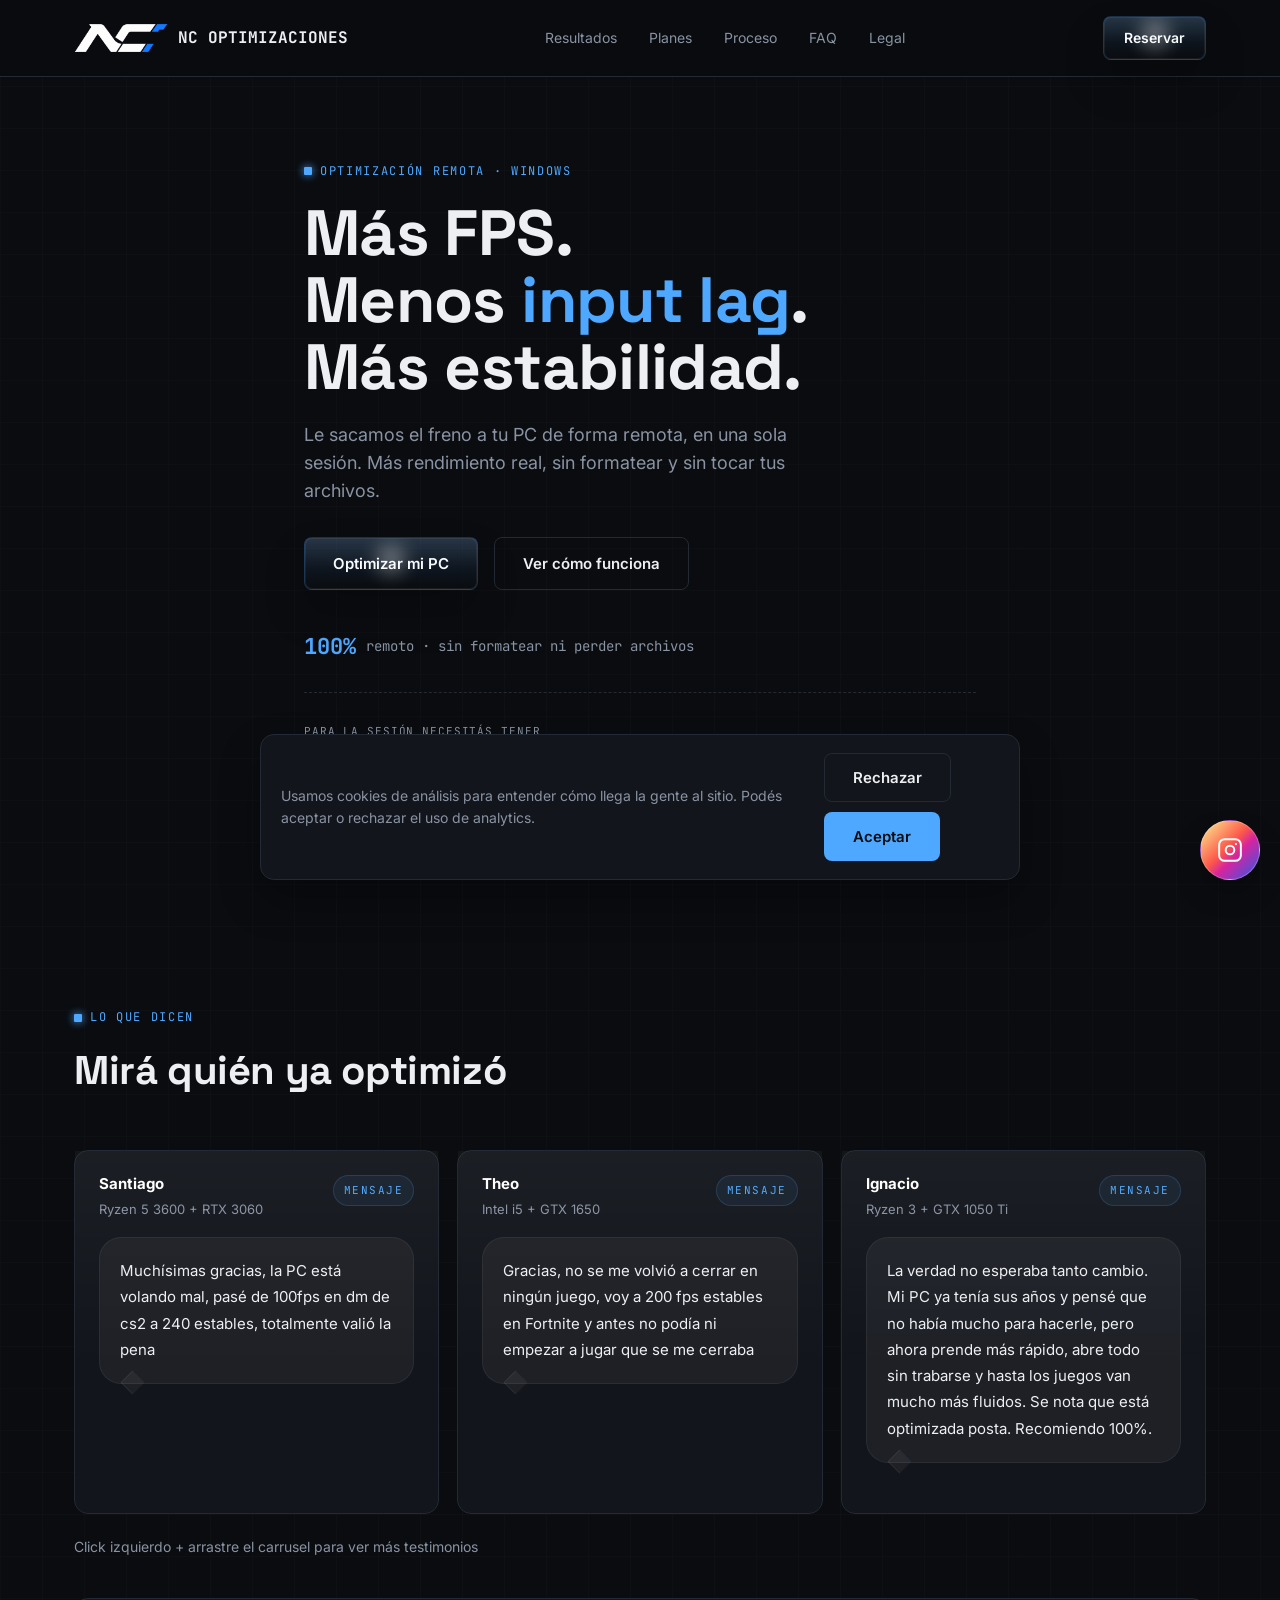
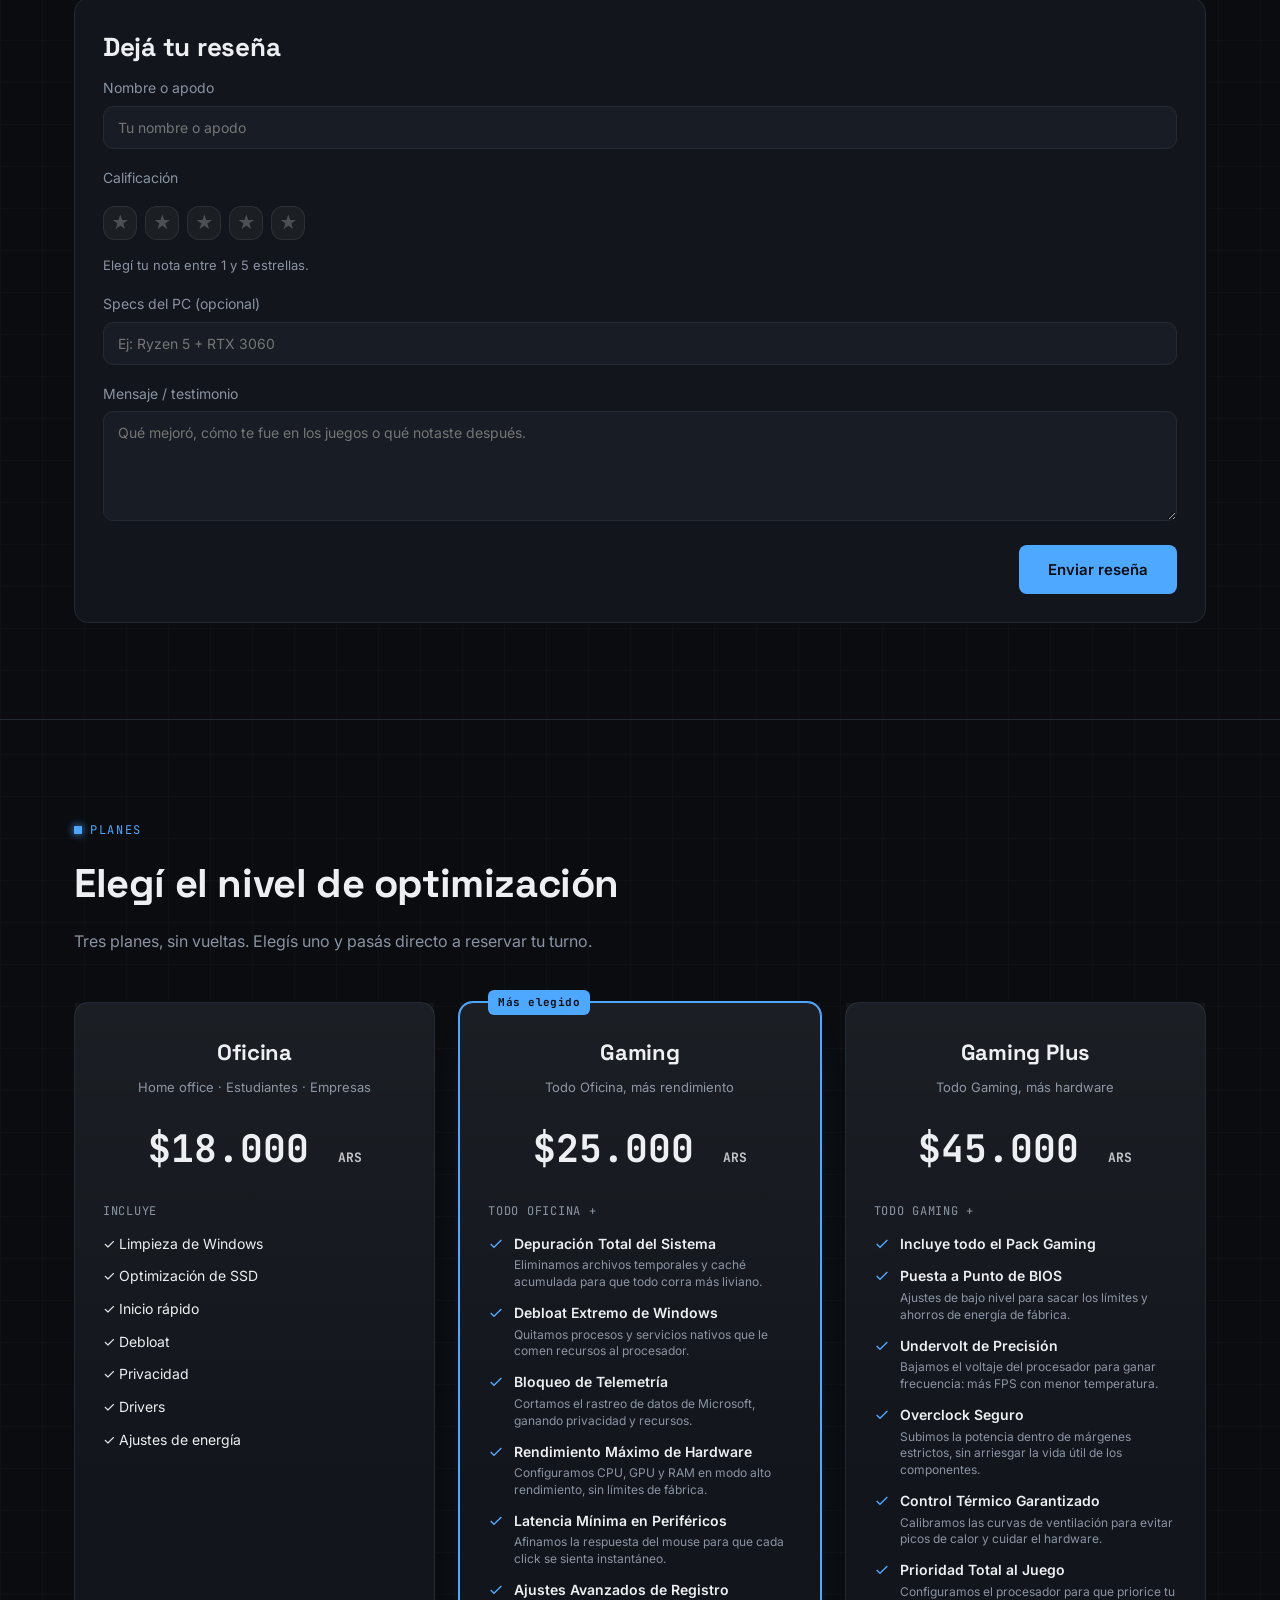
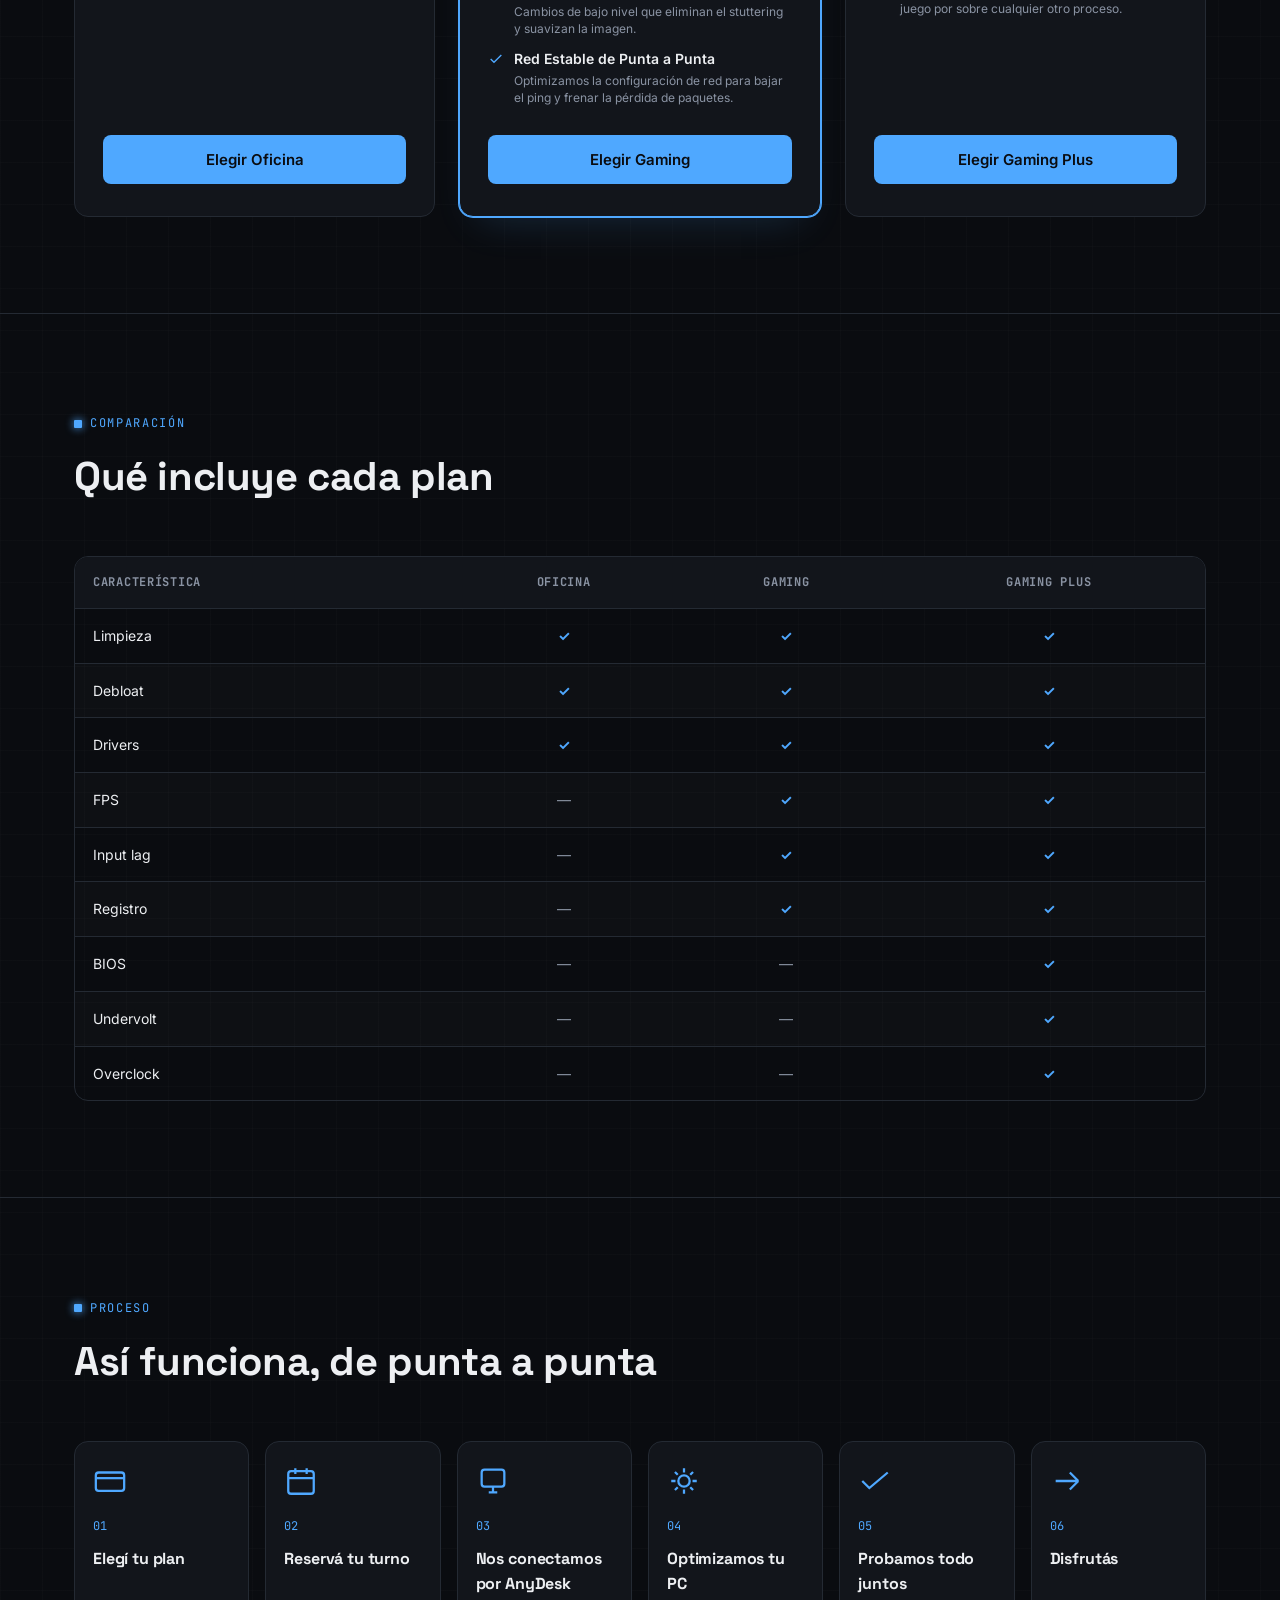
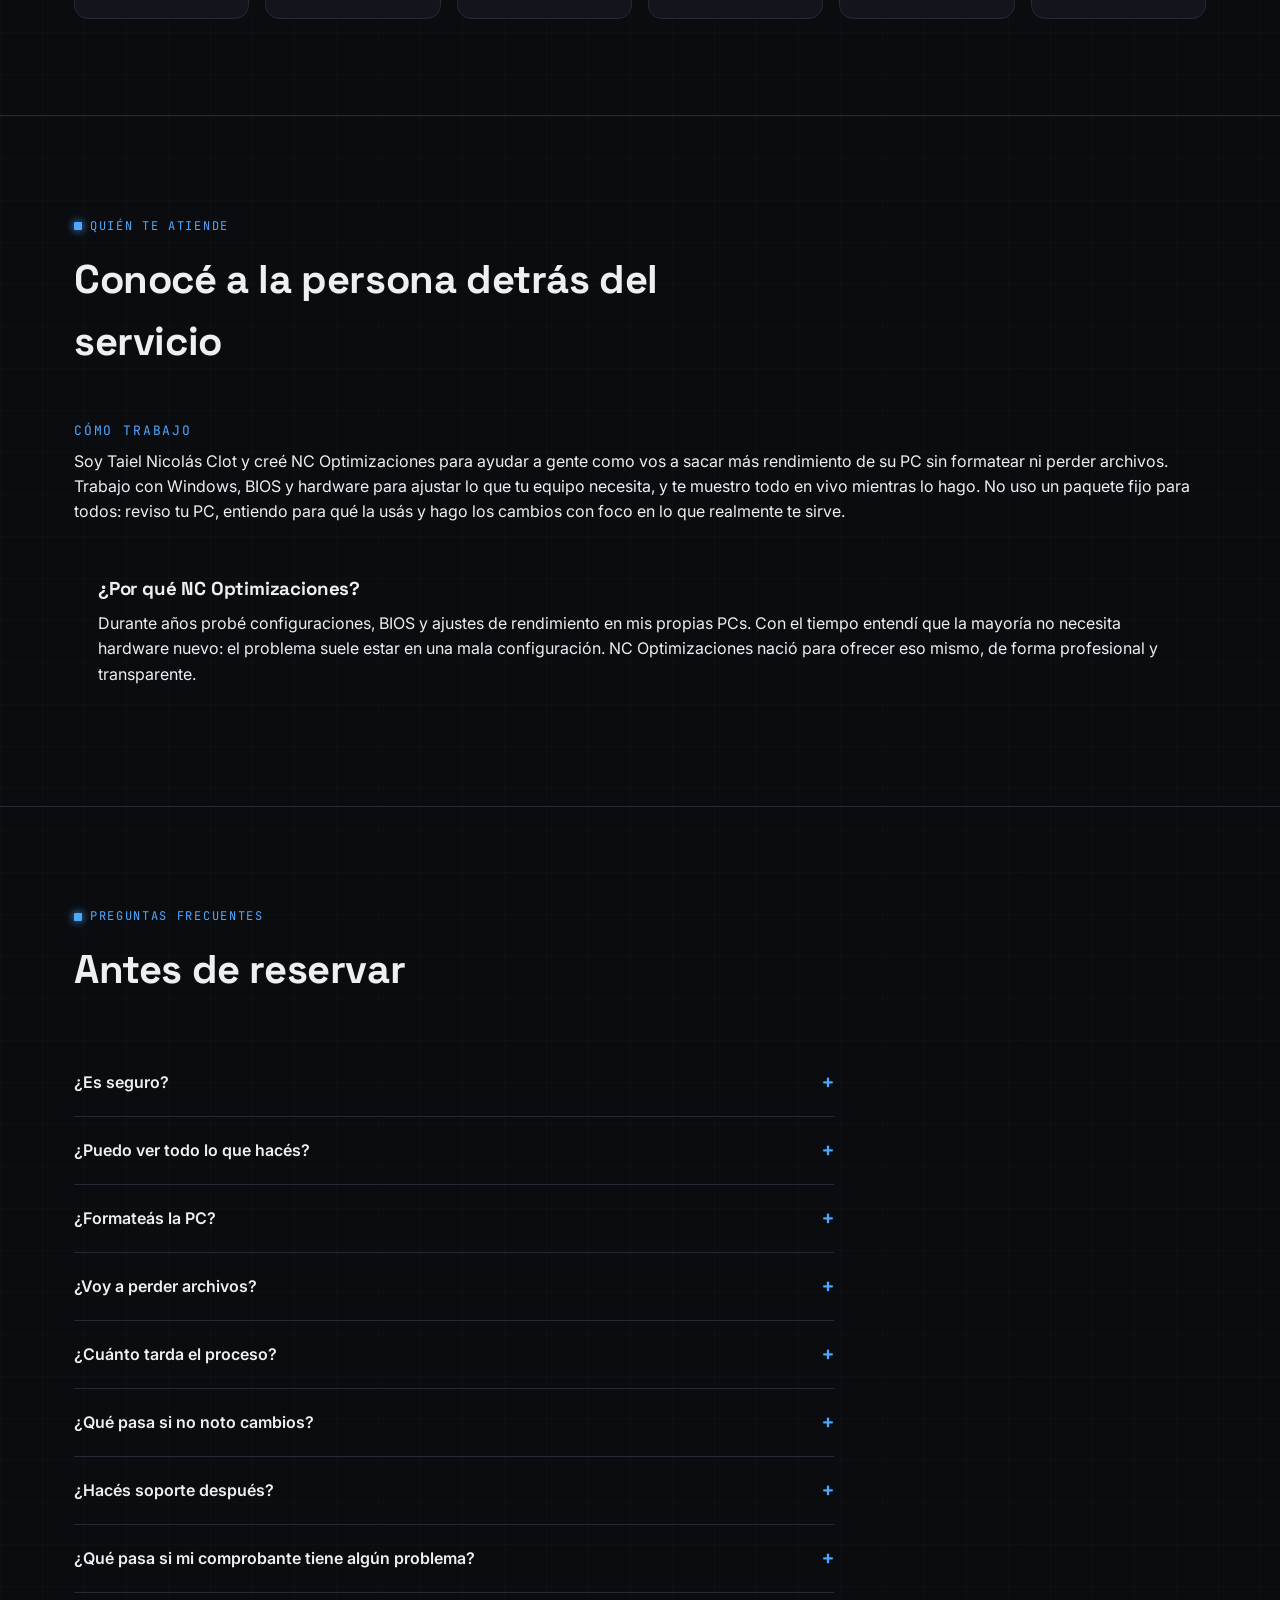
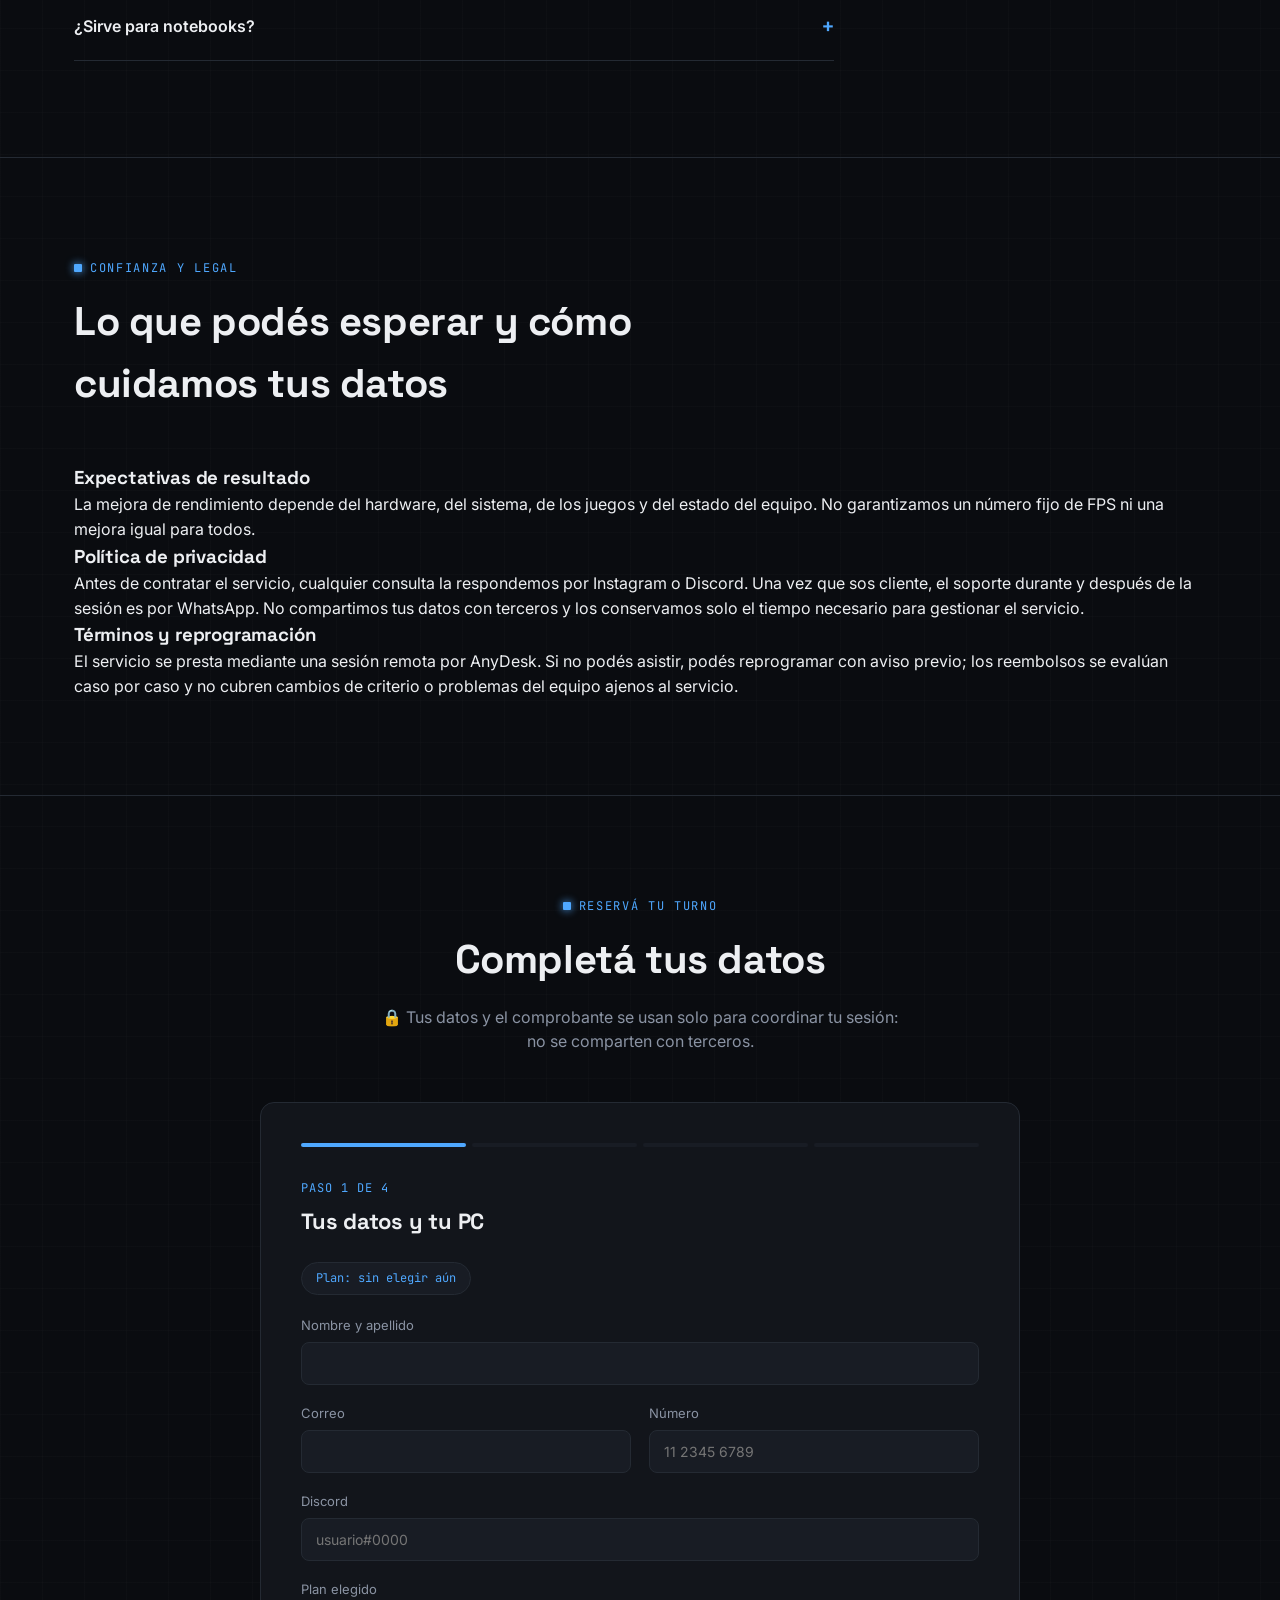
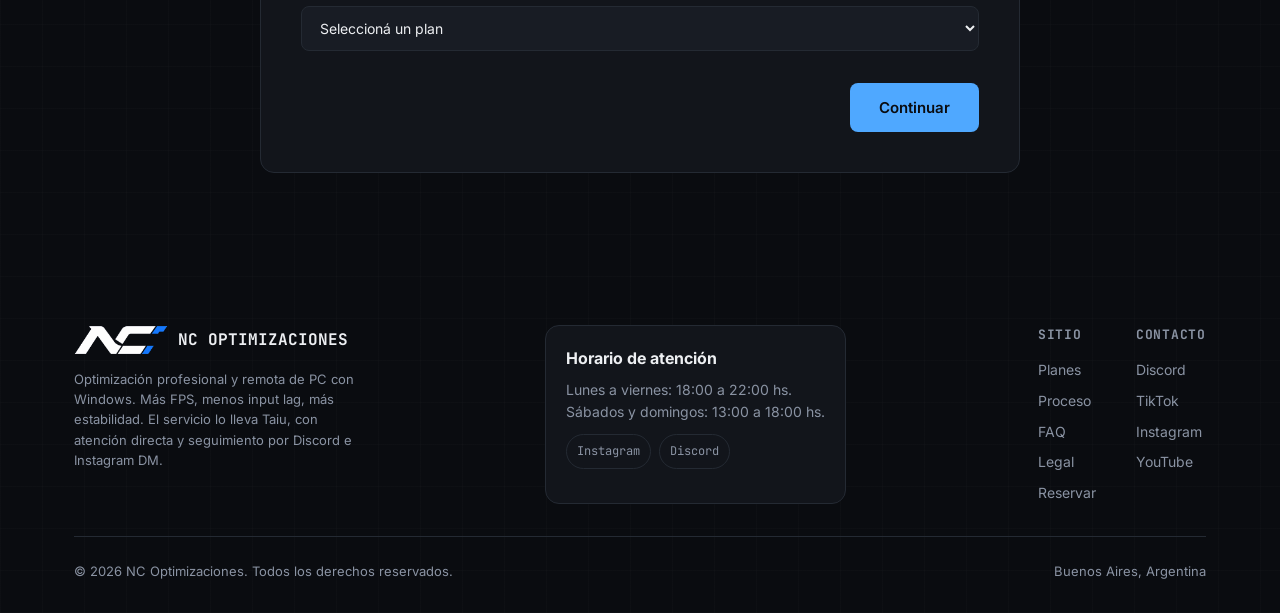
==== commit 2785ca19: "." ====
--- a/index.html
+++ b/index.html
@@ -425,8 +425,7 @@
         <h2>Conocé a la persona detrás del servicio</h2>
       </div>
       <div class="legal-grid" style="align-items:start;">
-        <article class="legal-card" style="display:grid;gap:18px;align-items:center;grid-template-columns:minmax(90px,120px)1fr;">
-          <img src="assets/logo.png" alt="Foto del responsable del servicio" class="avatar-round">
+        <article class="legal-card" style="display:grid;gap:18px;align-items:start;grid-template-columns:1fr;">
           <div>
             <p style="margin:0 0 8px 0;font-size:13px;color:var(--accent);font-family:var(--font-mono);text-transform:uppercase;letter-spacing:.14em;">Cómo trabajo</p>
             <p style="margin:0 0 10px 0;">Soy Taiel Nicolás Clot y creé NC Optimizaciones para ayudar a gente como vos a sacar más rendimiento de su PC sin formatear ni perder archivos. Trabajo con Windows, BIOS y hardware para ajustar lo que tu equipo necesita, y te muestro todo en vivo mientras lo hago. No uso un paquete fijo para todos: reviso tu PC, entiendo para qué la usás y hago los cambios con foco en lo que realmente te sirve.</p>
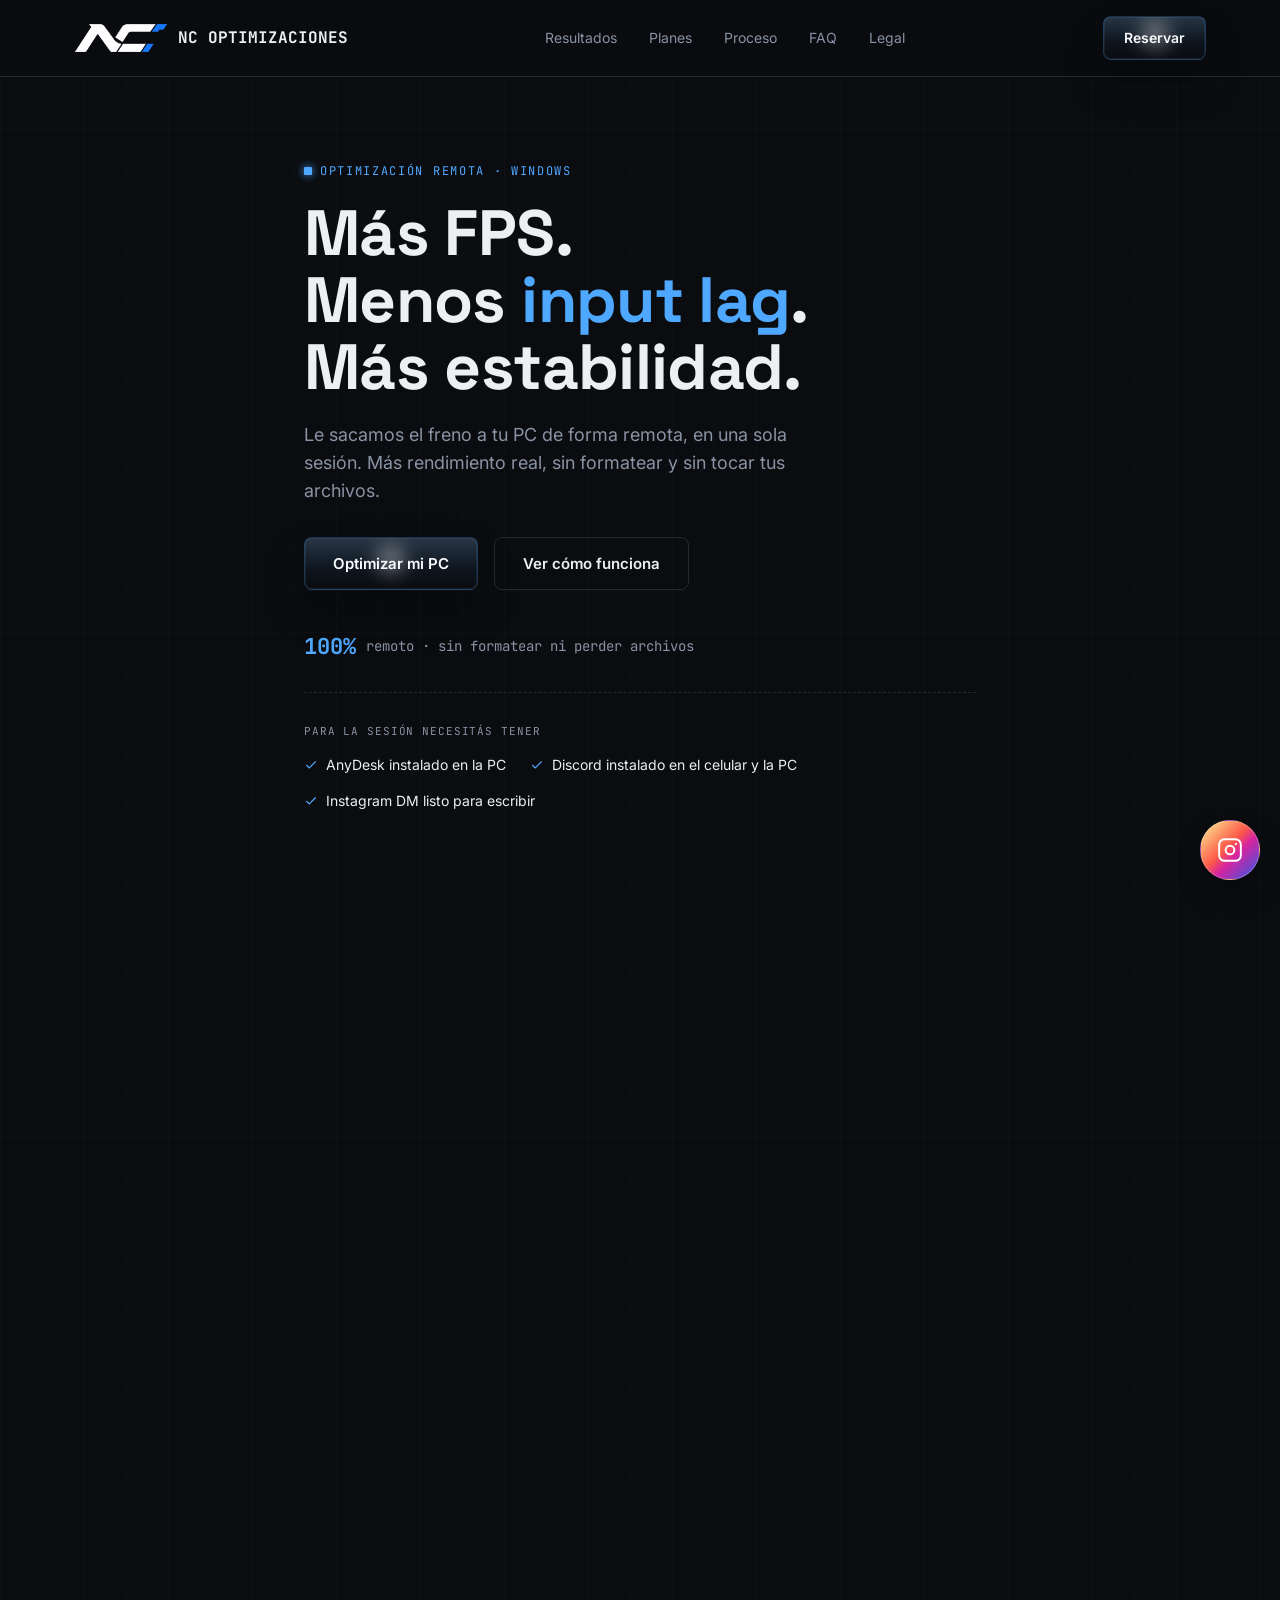
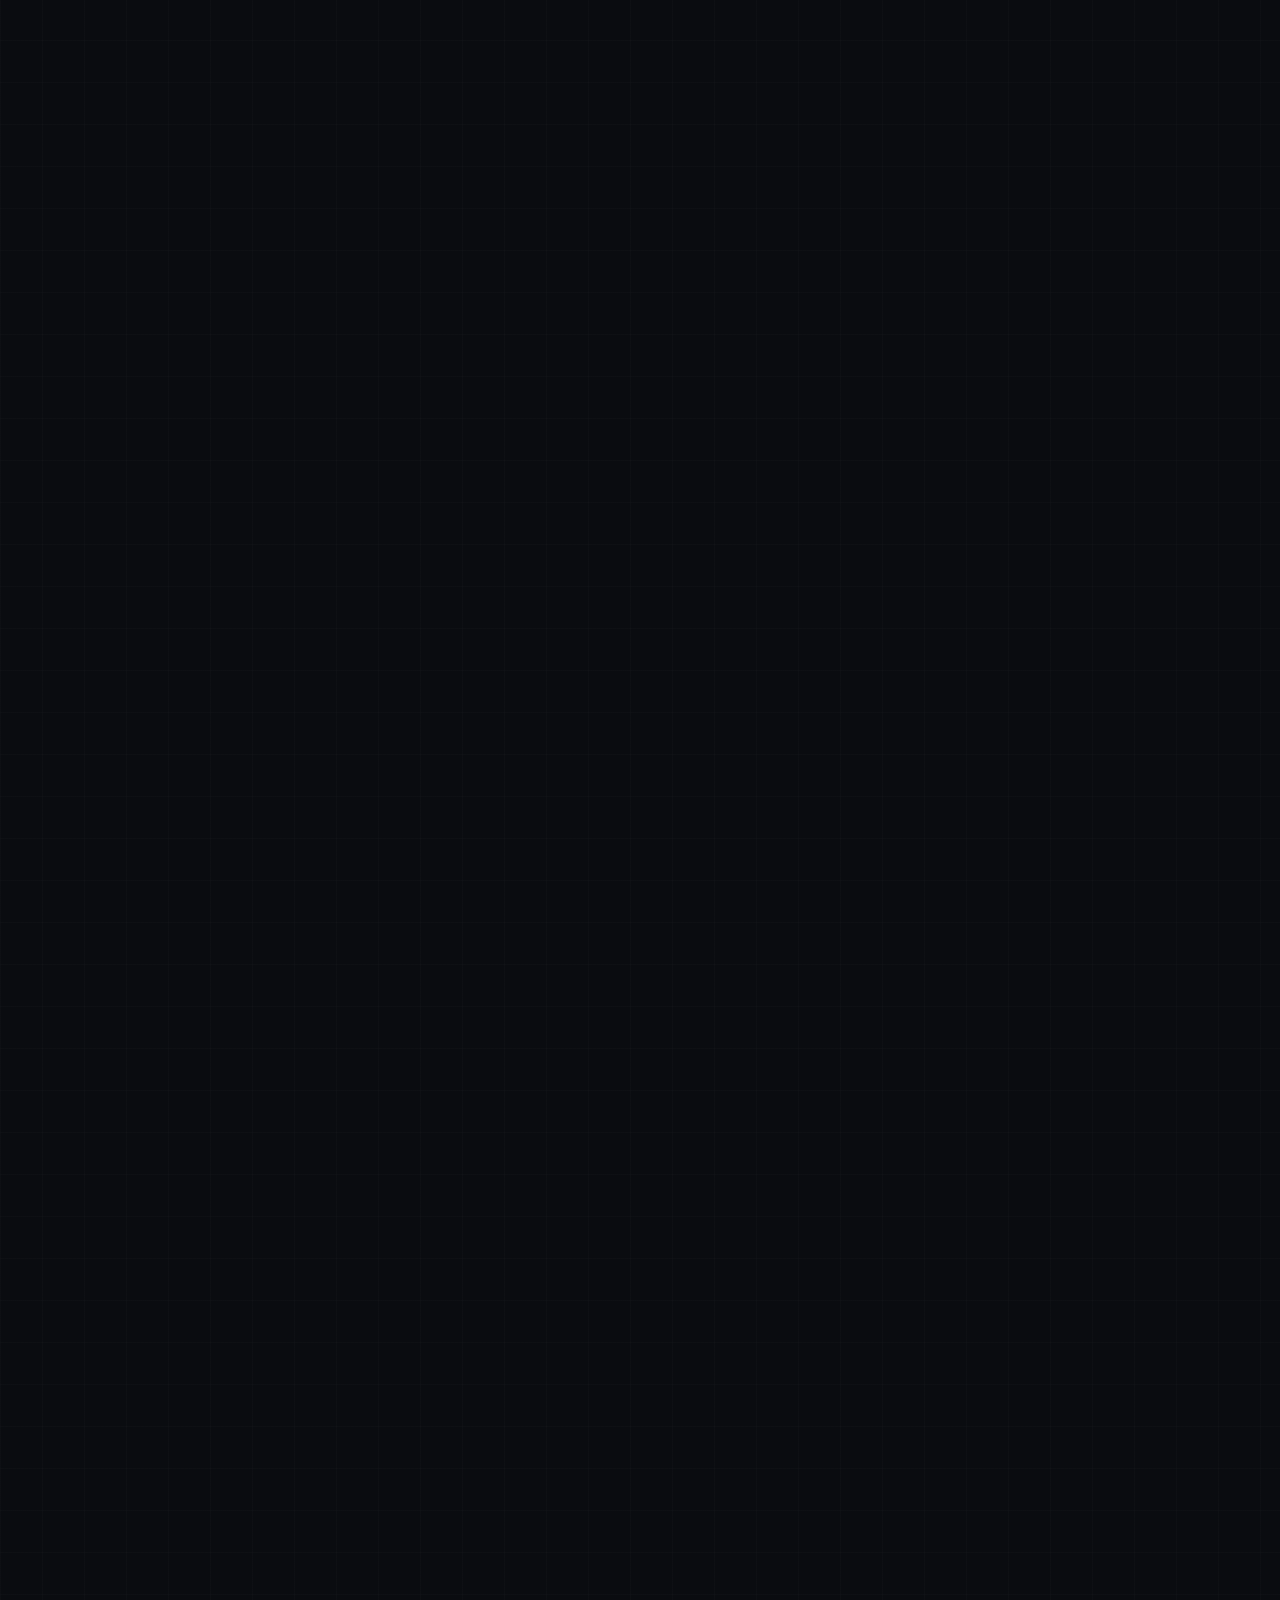
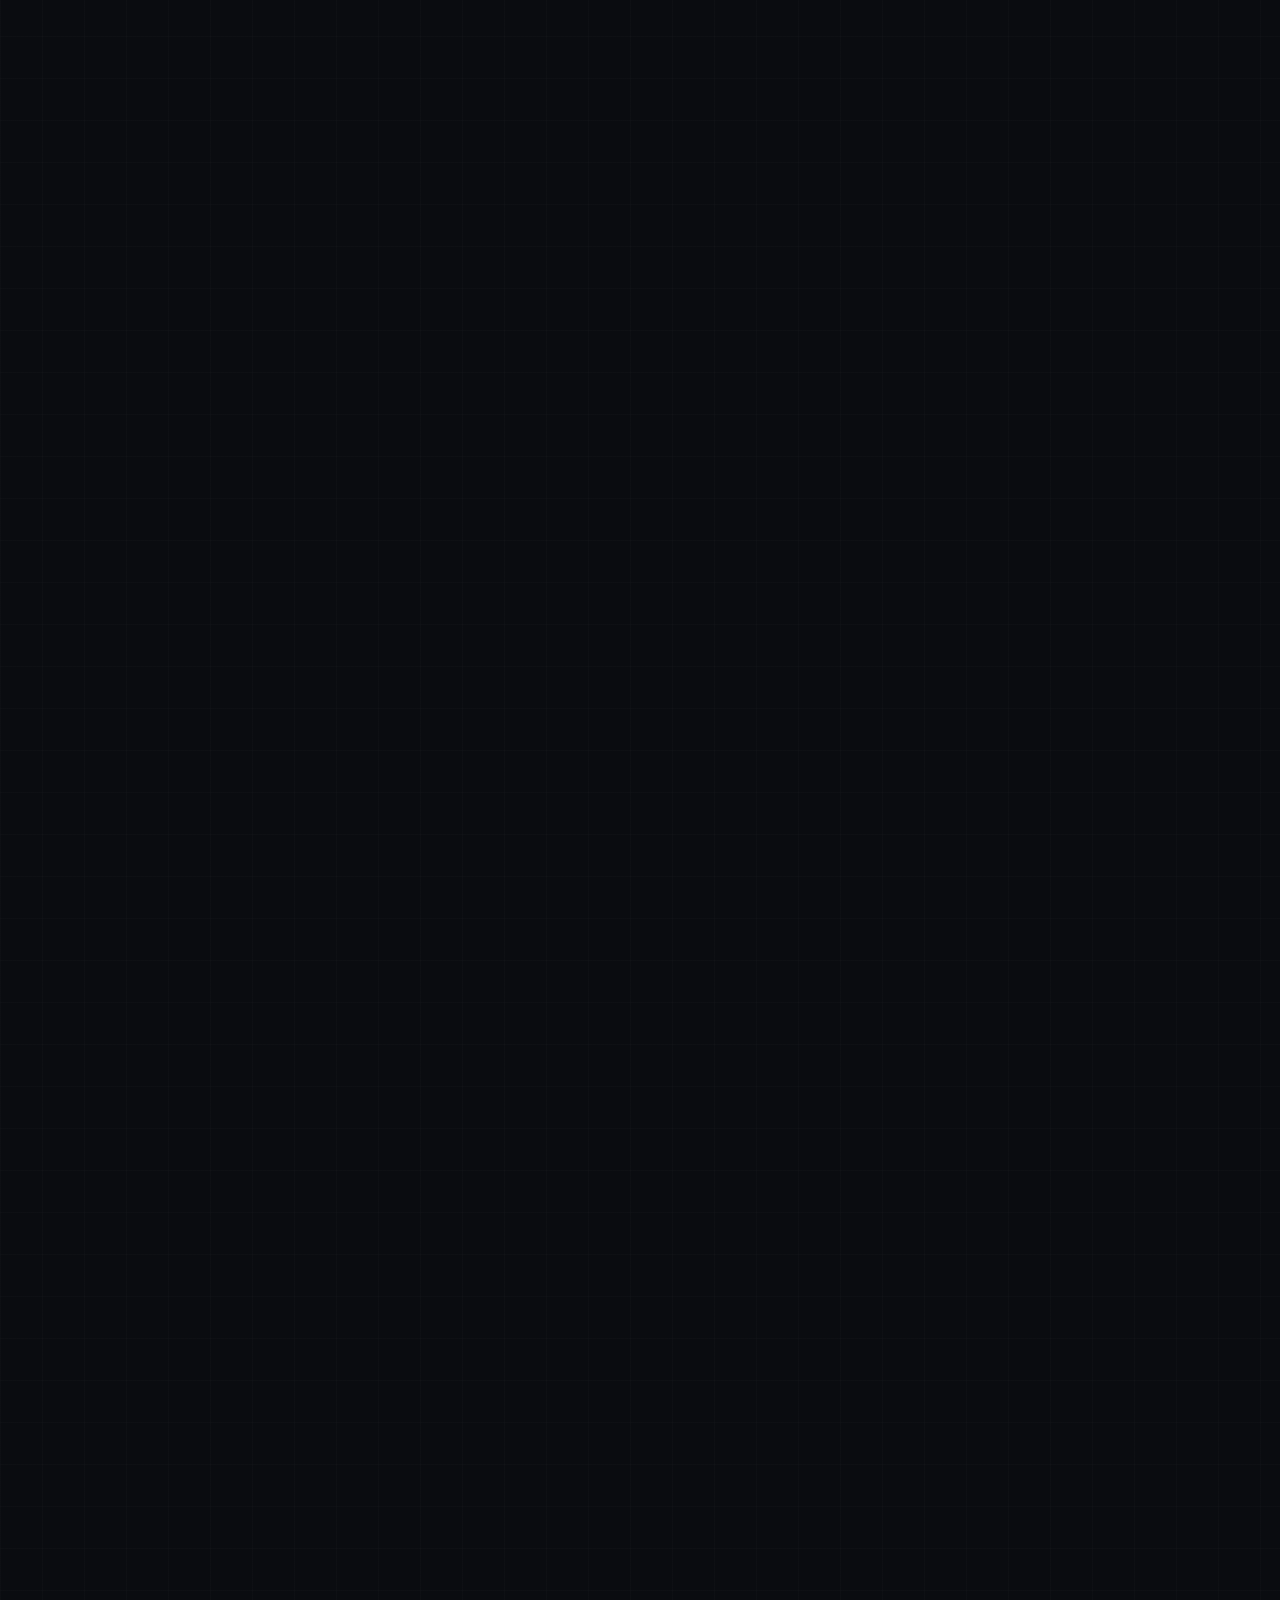
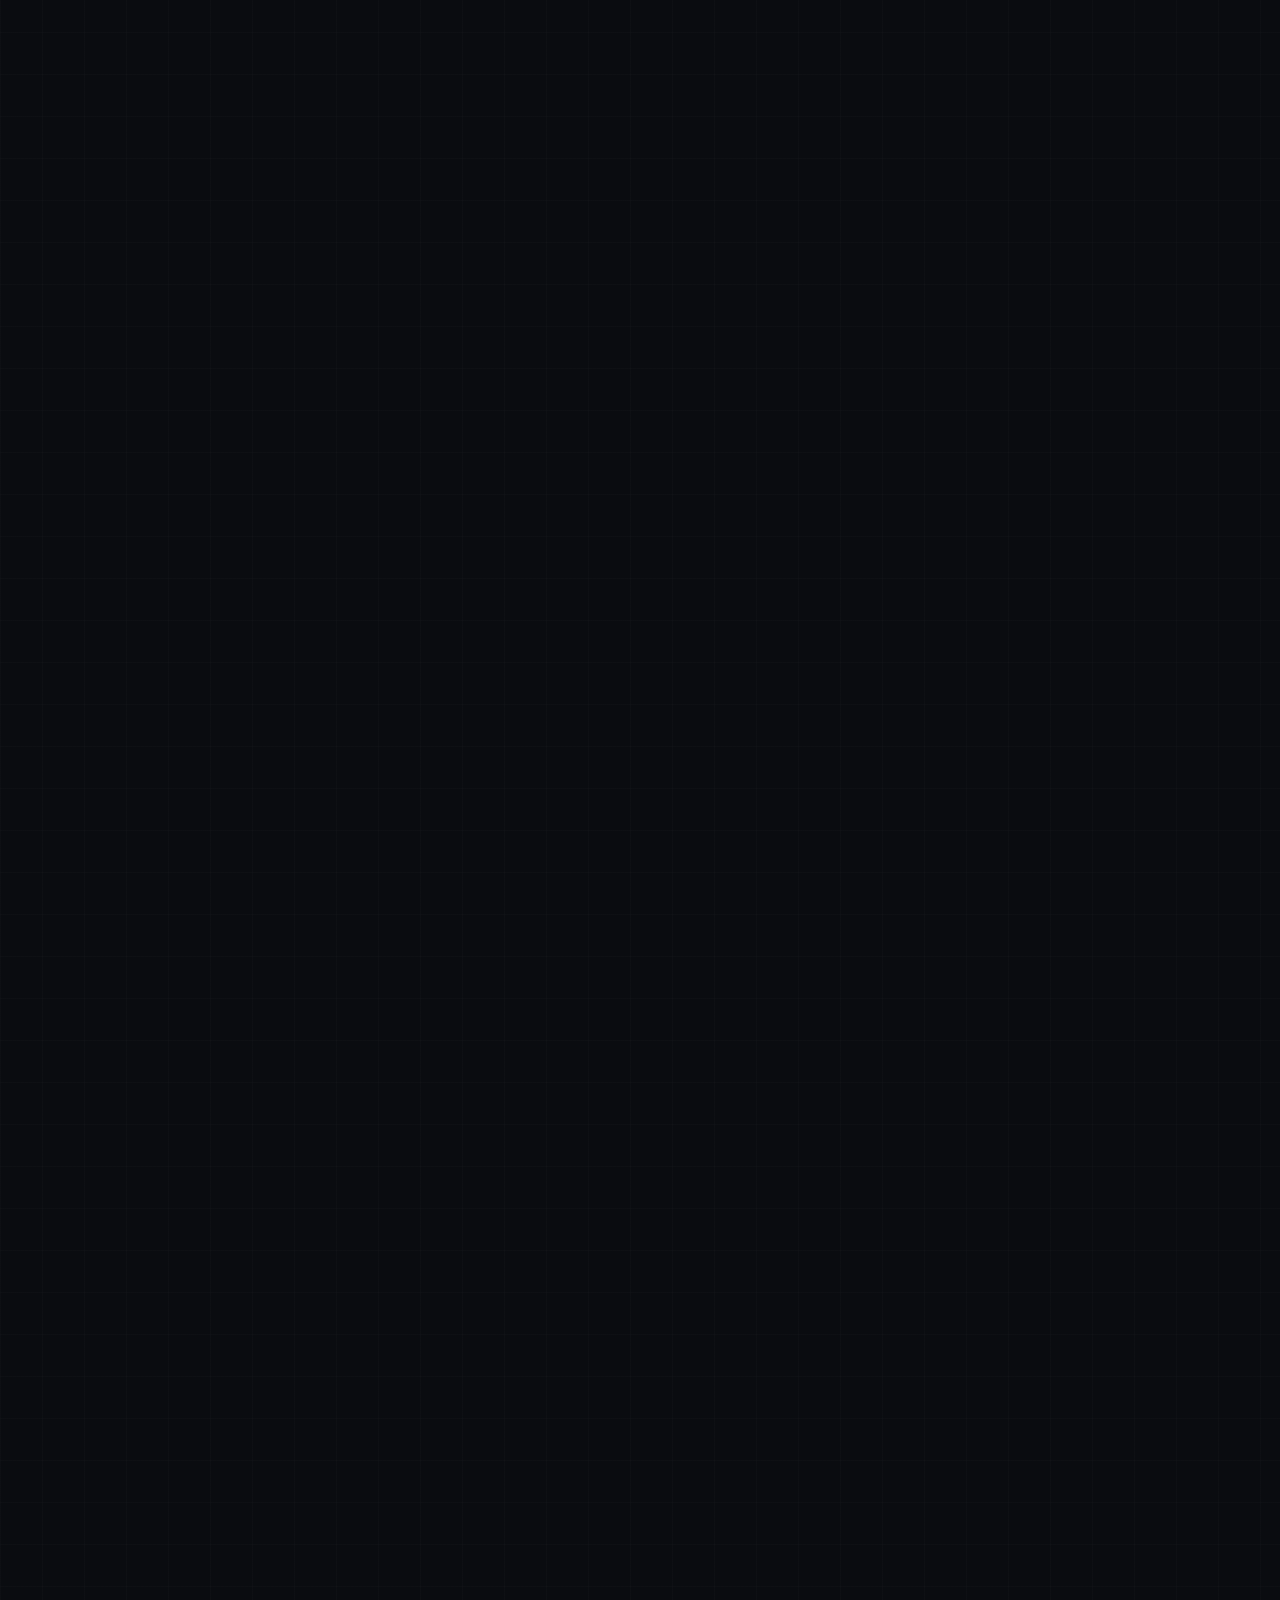
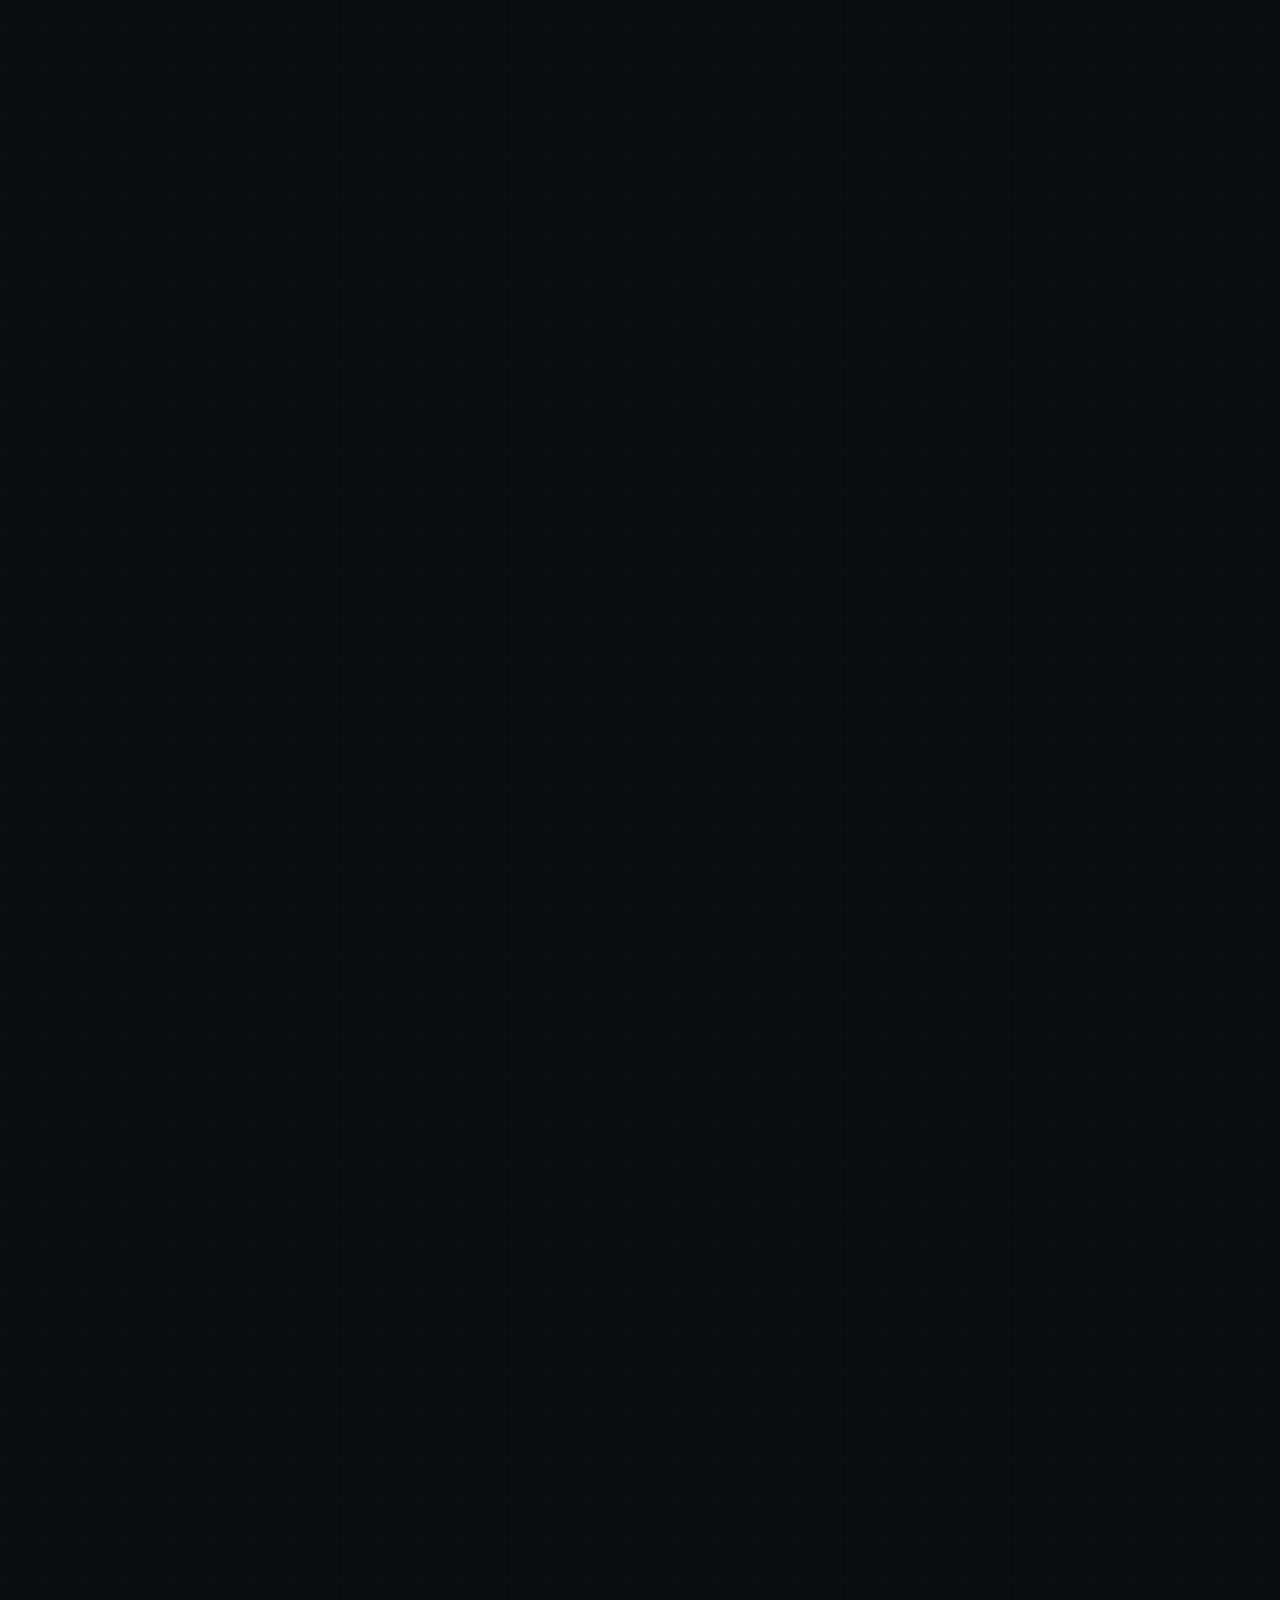
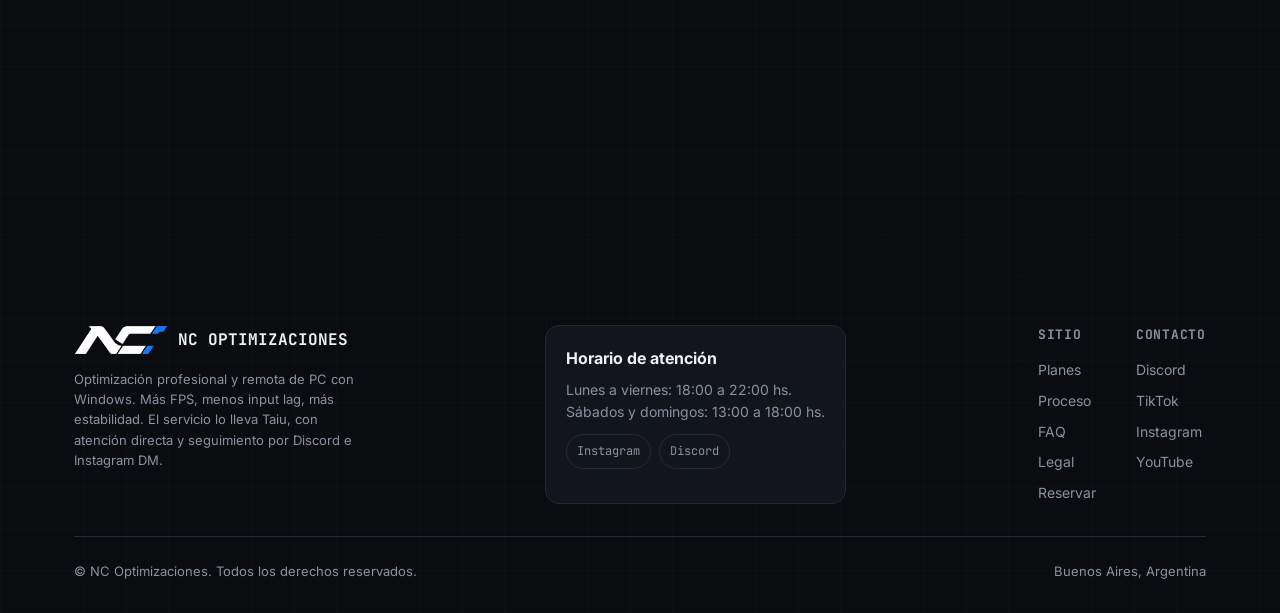
==== commit 8bea7b35: "recuperando index que habia eliminado por error" ====
--- a/index.html
+++ b/index.html
@@ -691,4 +691,4 @@
 <script src="script.js"></script>
 
 </body>
-</html>
+</html>
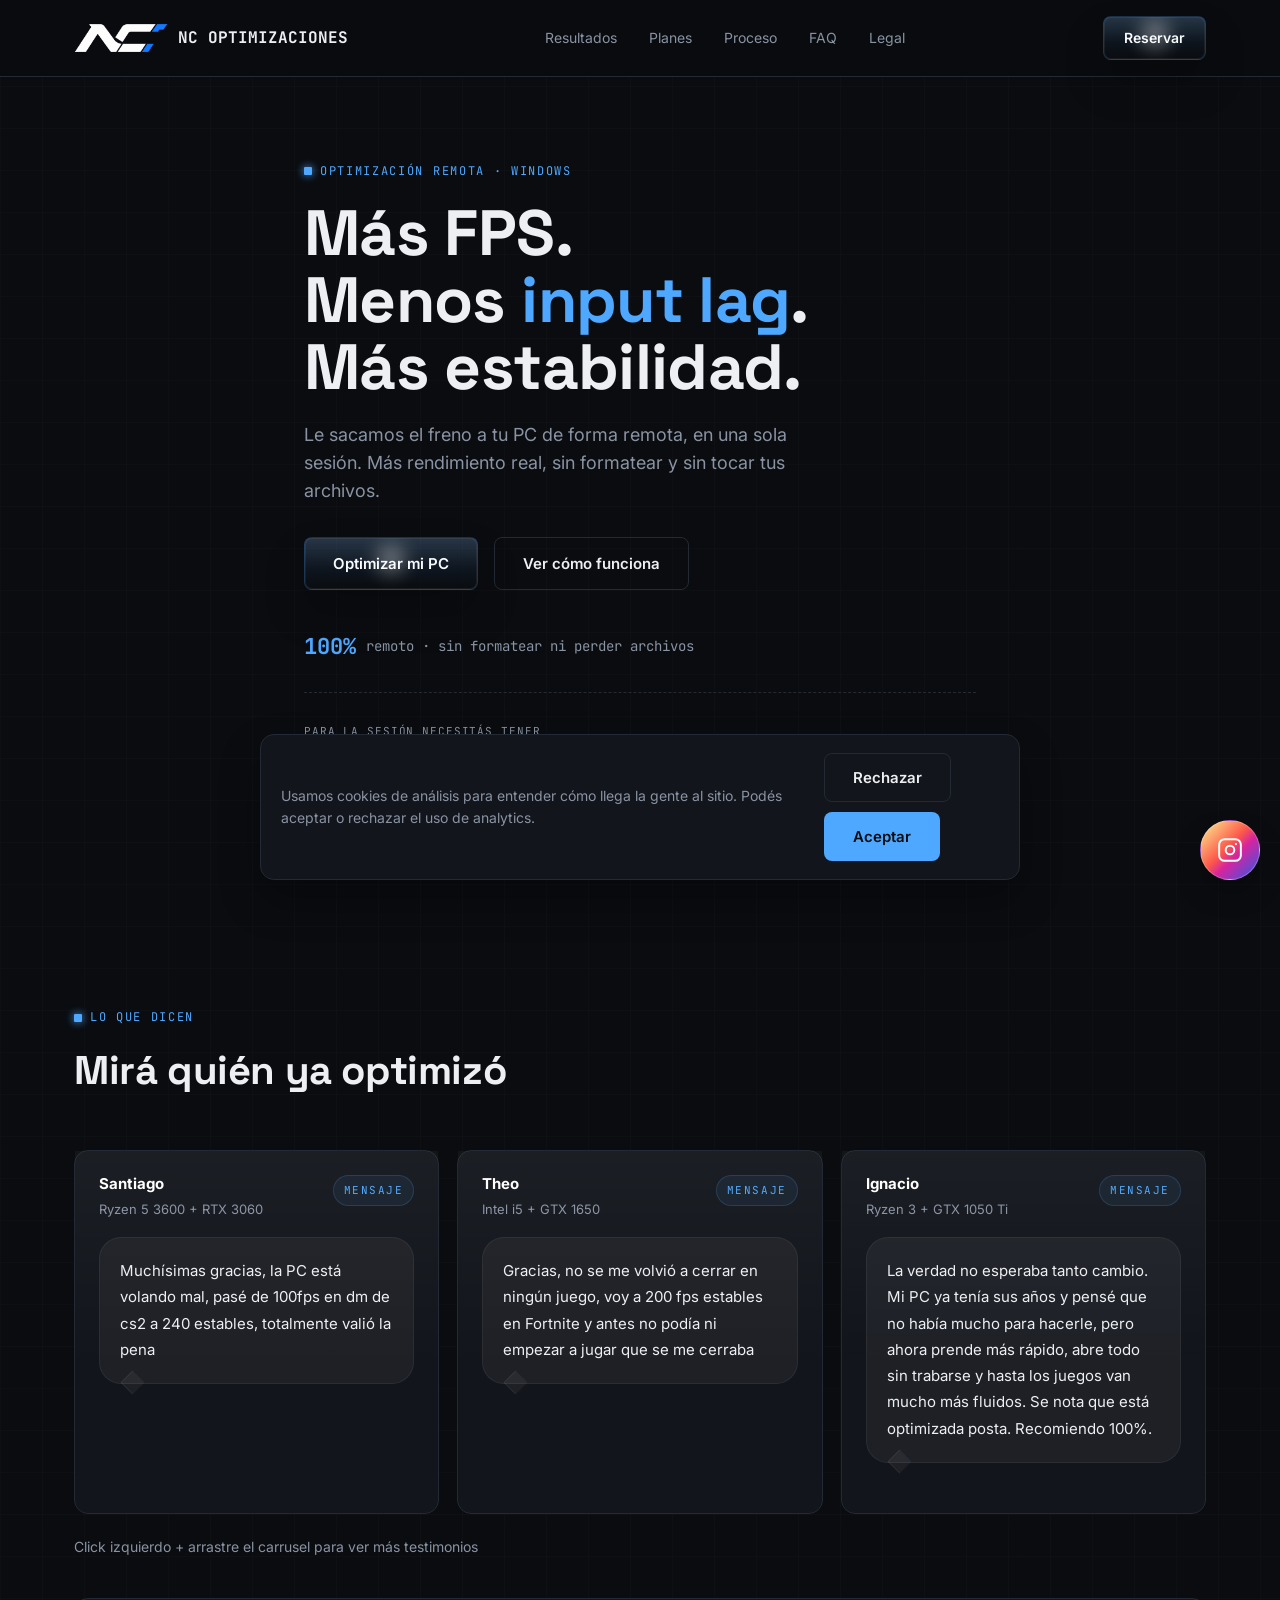
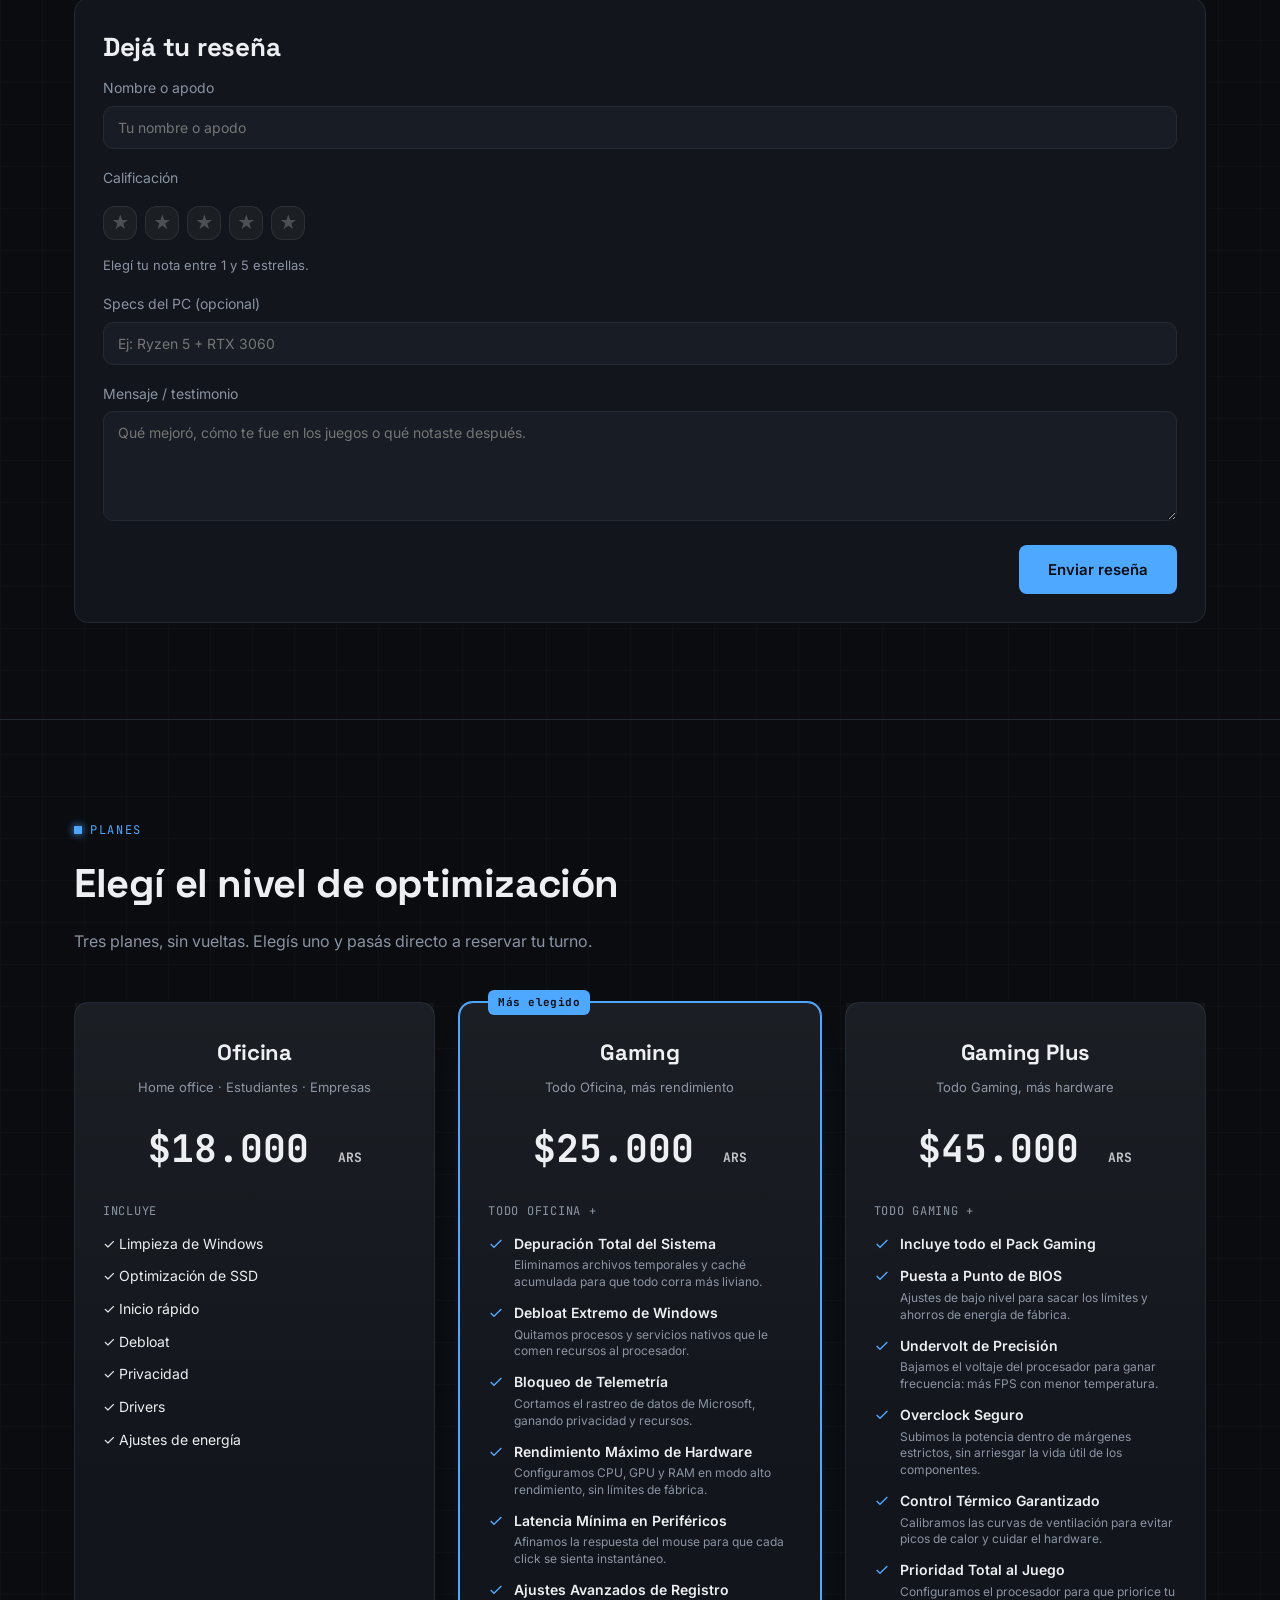
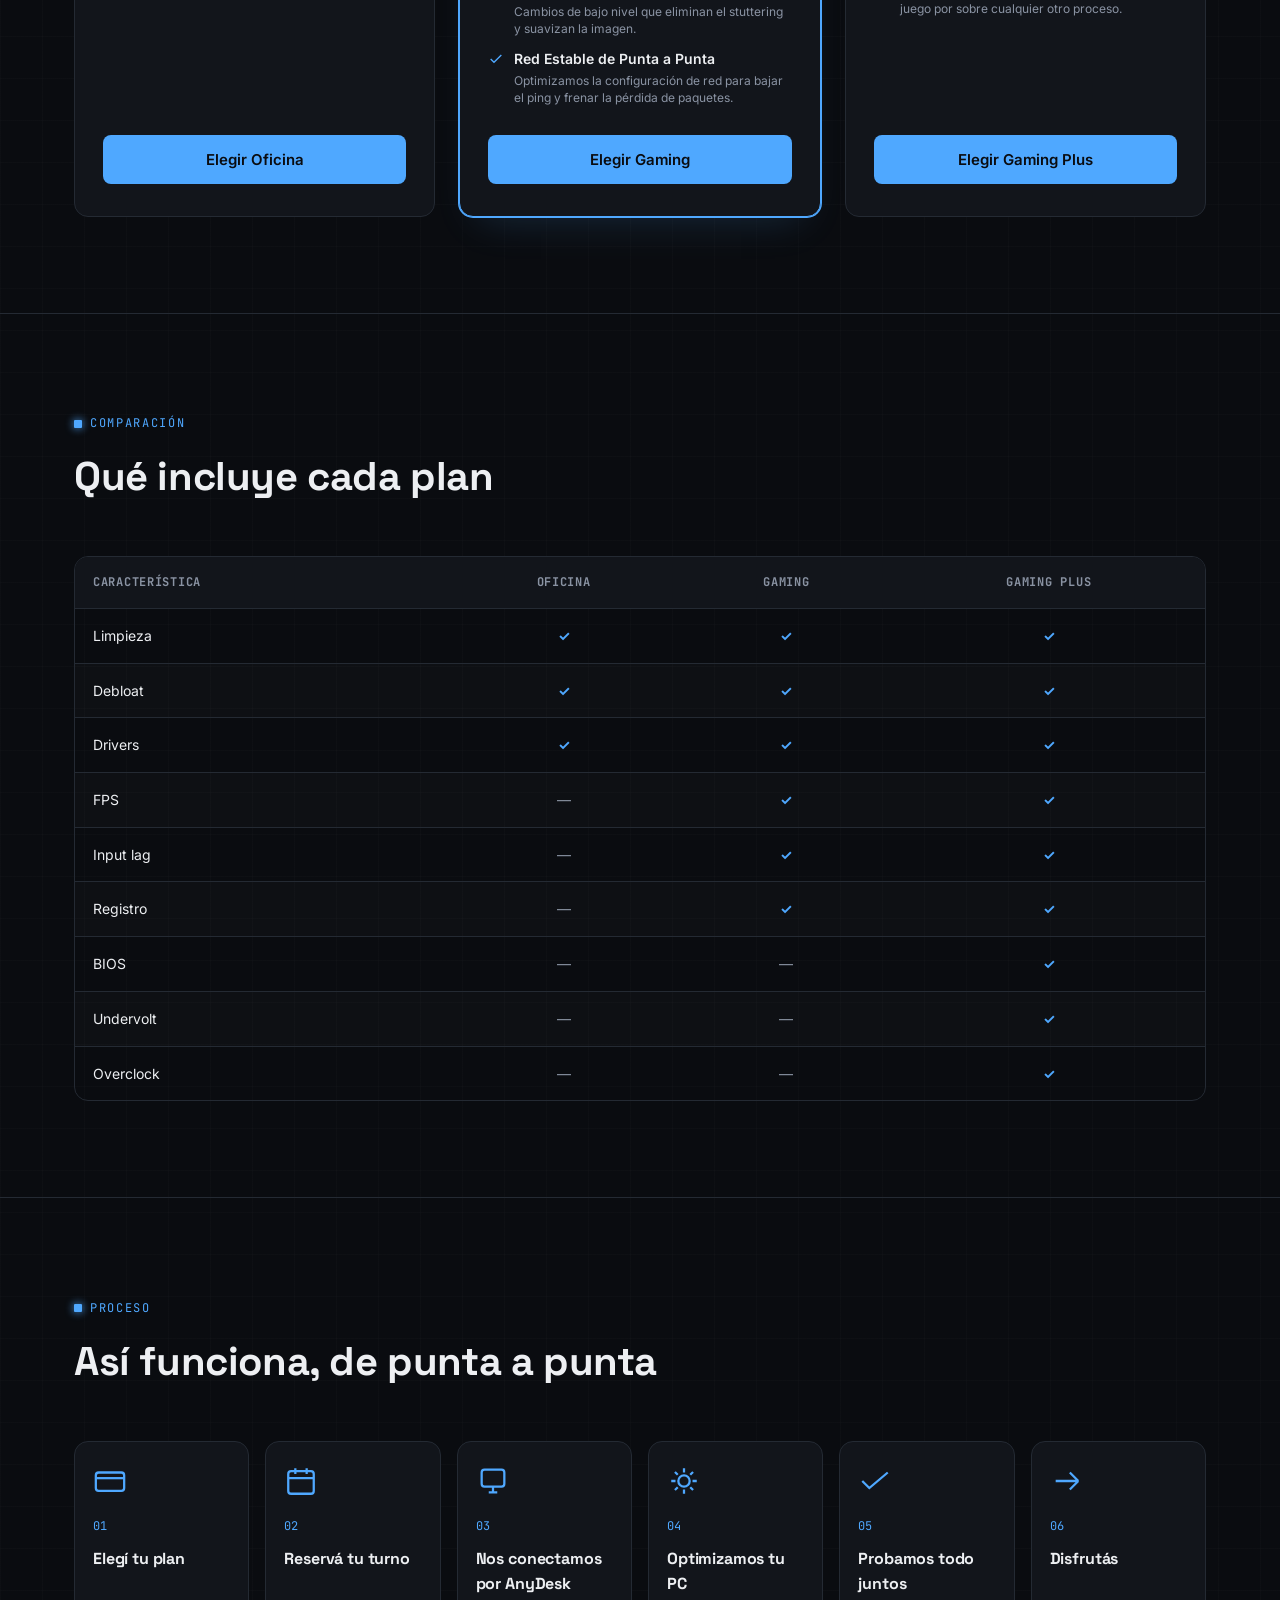
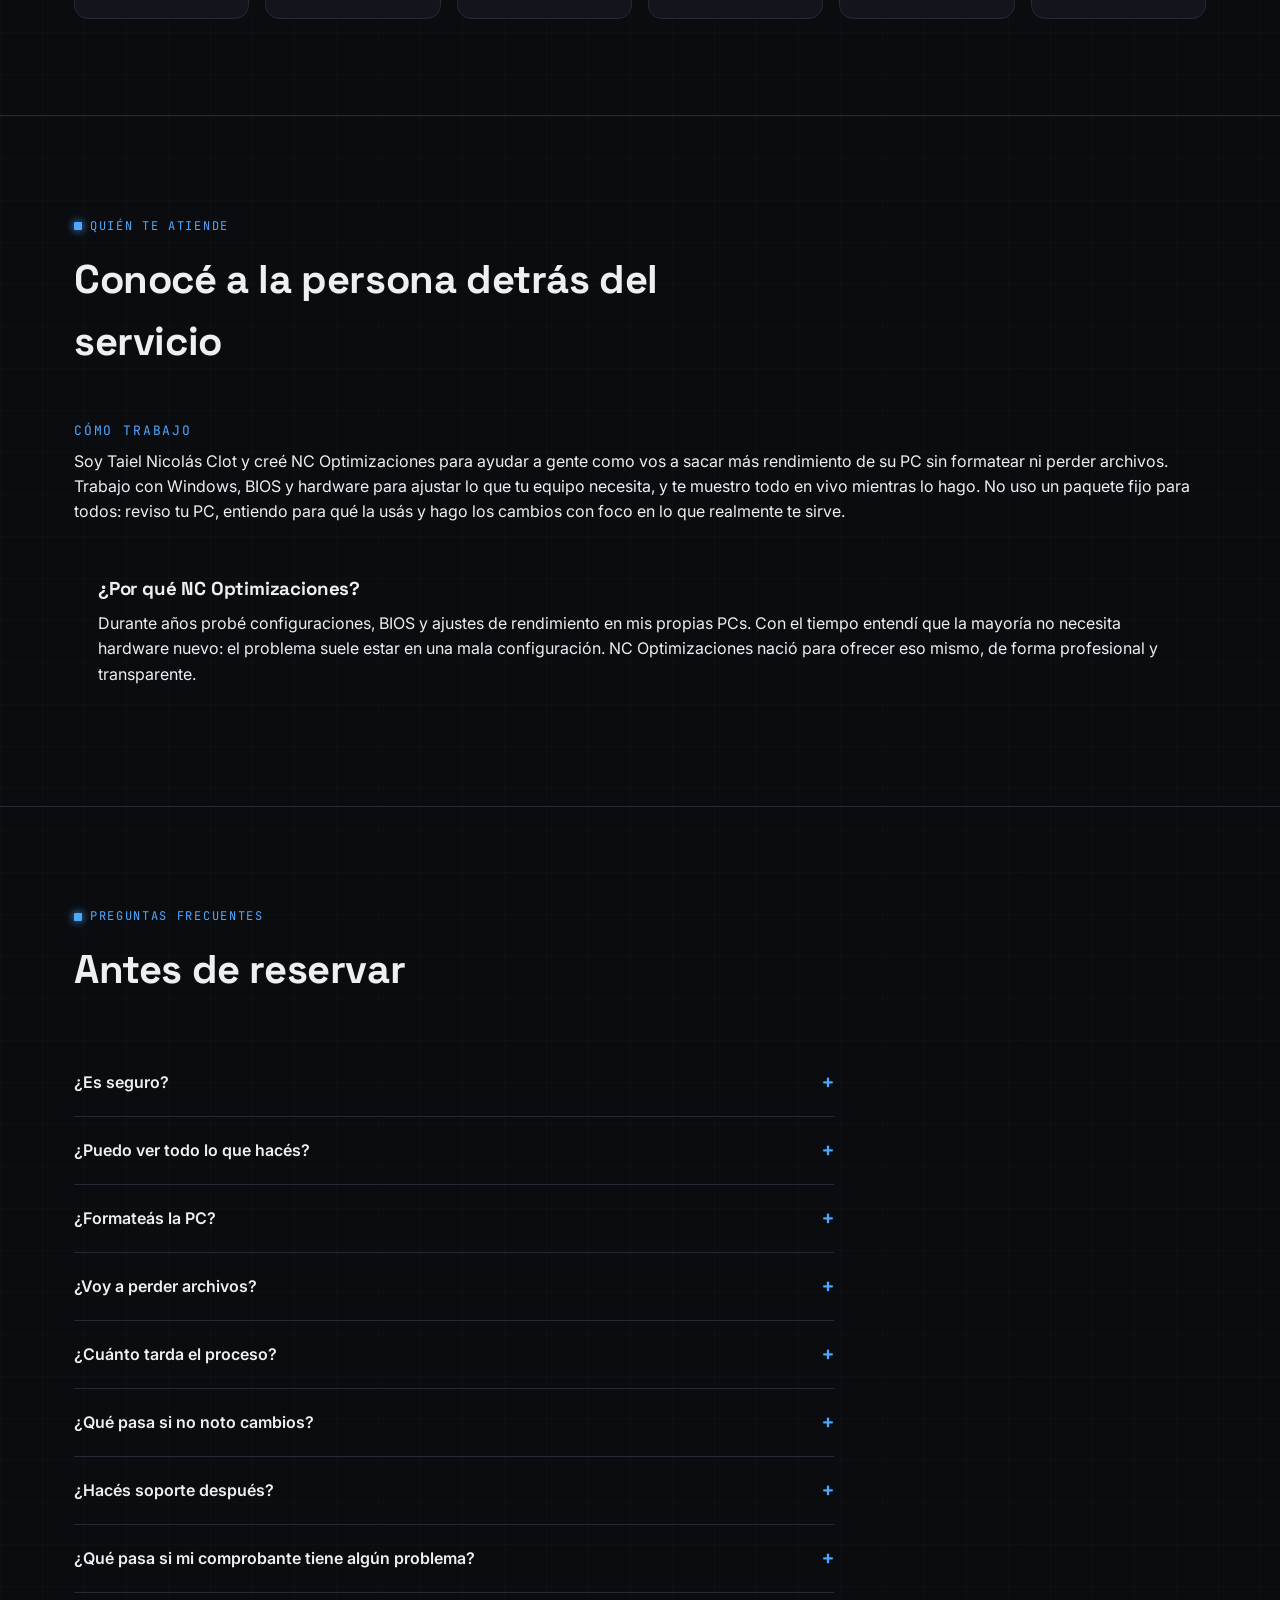
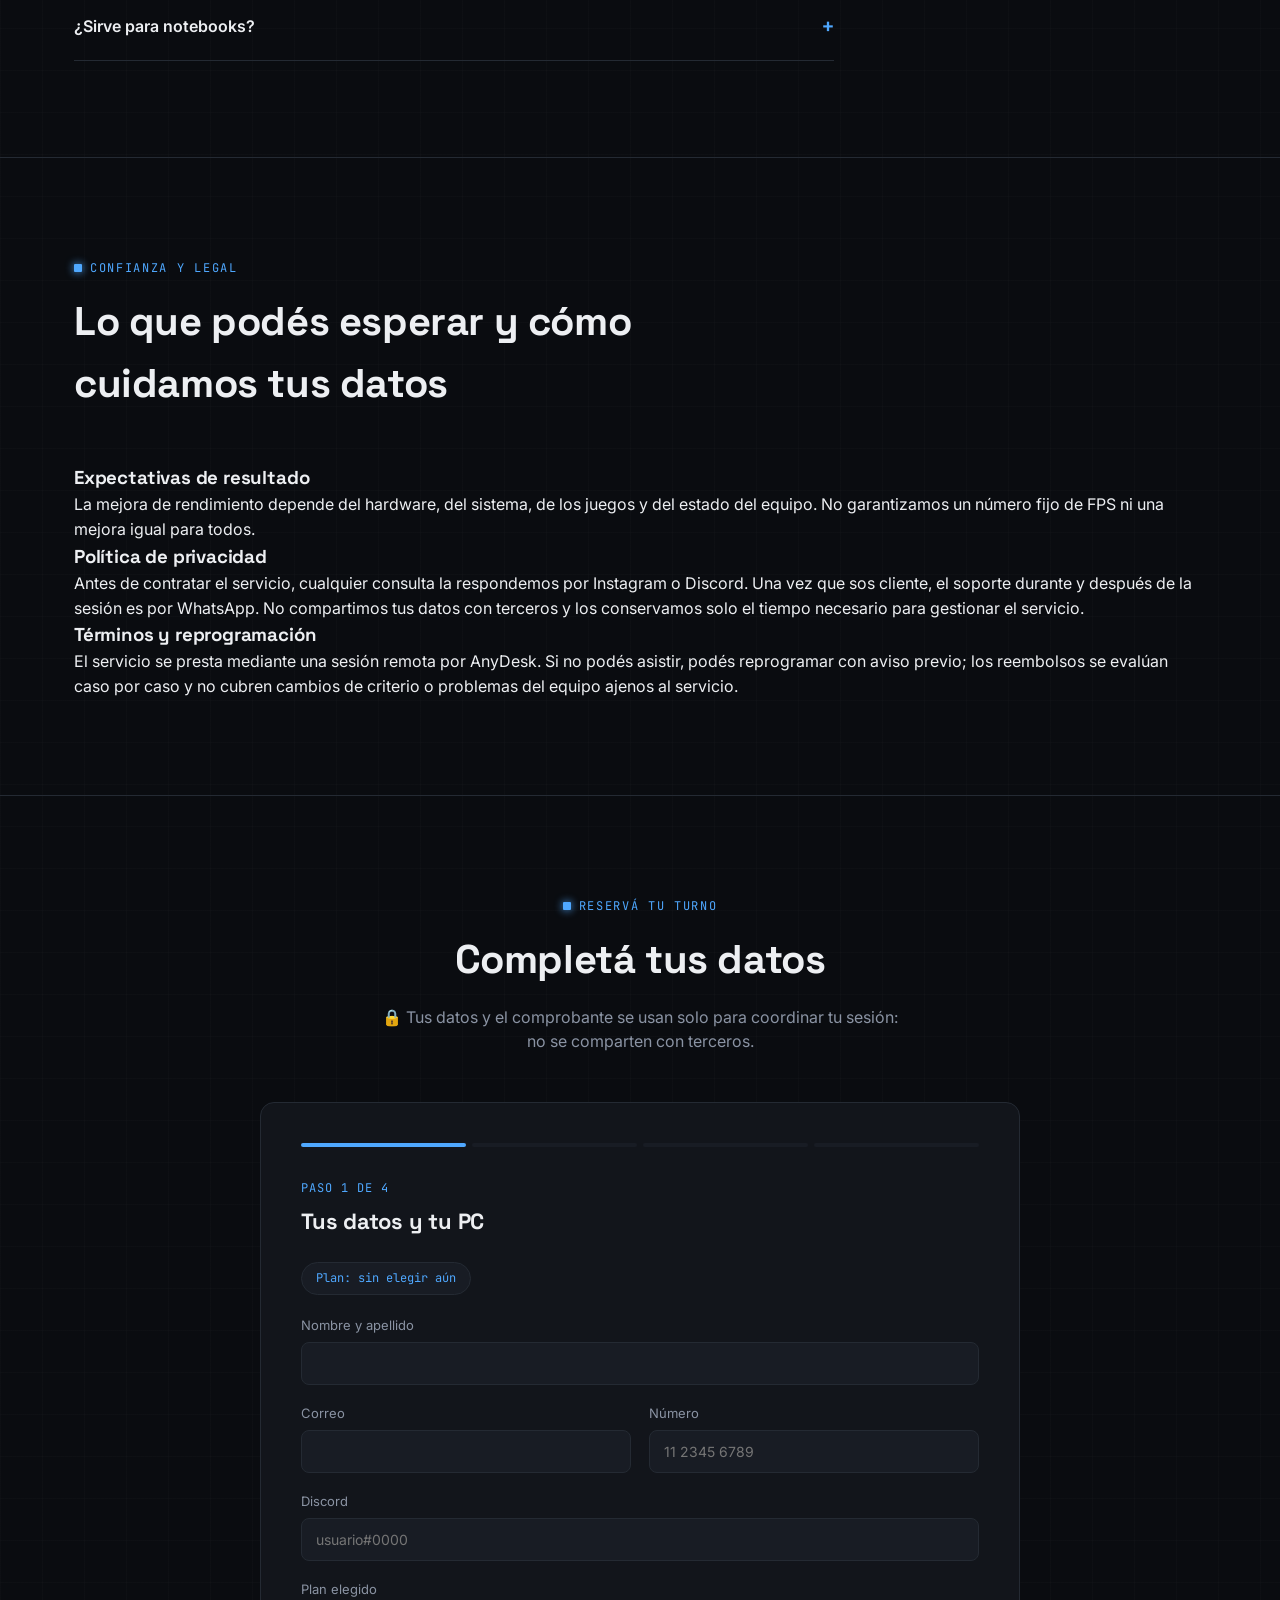
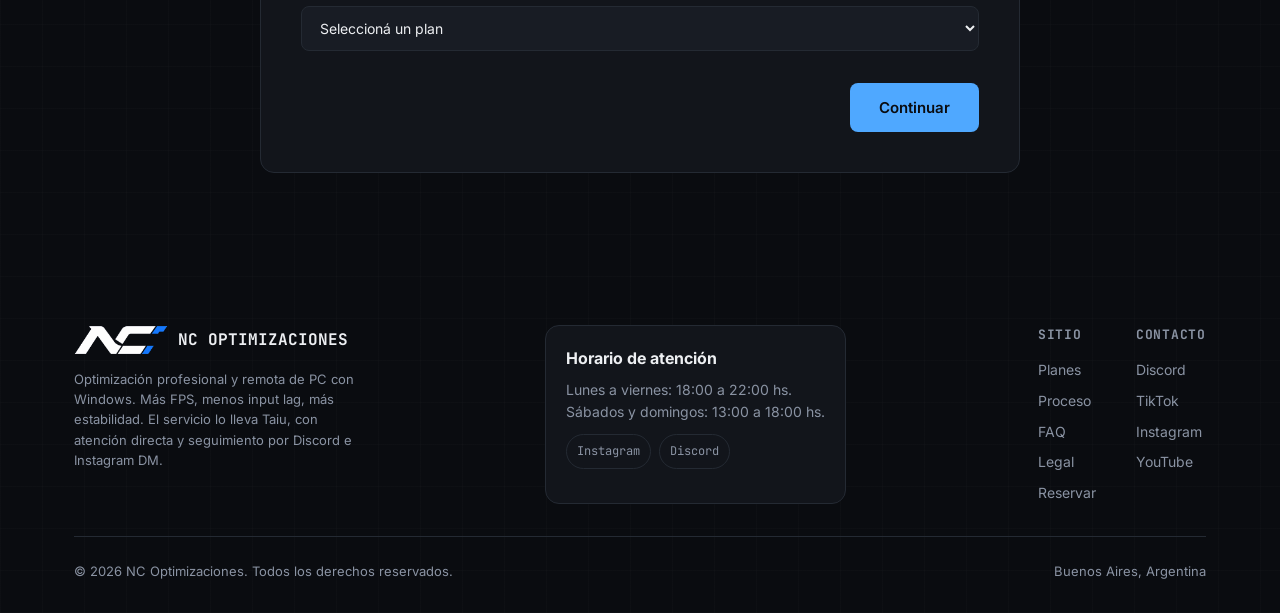
==== commit d2c1cc26: "resolviendo error para comprobante" ====
--- a/index.html
+++ b/index.html
@@ -517,7 +517,7 @@
             <div class="field-grid">
               <div class="field full"><label for="nombreCompleto">Nombre y apellido</label><input id="nombreCompleto" name="nombreCompleto" autocomplete="name" required></div>
               <div class="field"><label for="correo">Correo</label><input id="correo" type="email" name="correo" autocomplete="email" maxlength="254" required></div>
-              <div class="field"><label for="whatsapp">Número</label><input id="whatsapp" type="tel" name="whatsapp" pattern="^[+0-9\s-]{8,15}$" maxlength="20" placeholder="11 2345 6789" autocomplete="tel" required></div>
+              <div class="field"><label for="whatsapp">Número</label><input id="whatsapp" type="tel" name="whatsapp" pattern="^[+\d\s\-]{8,15}$" maxlength="20" placeholder="11 2345 6789" autocomplete="tel" required></div>
               <div class="field full"><label for="discord">Discord</label><input id="discord" name="discord" placeholder="usuario#0000" autocomplete="off"></div>
               <div class="field full">
                 <label for="plan">Plan elegido</label>
@@ -548,8 +548,7 @@
                 <div class="slots-grid" id="slotsGrid"></div>
                 <input type="hidden" id="horario" name="horario" required>
               </div>
-              <div class="field full"><label for="comentarios">Comentarios</label><textarea id="comentarios" name="comentarios" placeholder="Algo que debamos saber antes de la sesión"></textarea></div>
-            </div>
+              <div class="field full"><label for="comentarios">Tu PC (placa, procesador, RAM) y juegos</label><textarea id="comentarios" name="comentarios" placeholder="Ej: Ryzen 7 5700X + AMD RADEON RX 9060 XT + 32GB RAM, juego CS2 y Warzone."></textarea></div>            </div>
             <div class="error-msg" data-error-for="2" aria-live="polite">Elegí fecha y un turno disponible para continuar.</div>
             <div class="form-nav">
               <button type="button" class="btn btn-ghost" onclick="prevStep(2)">Atrás</button>
